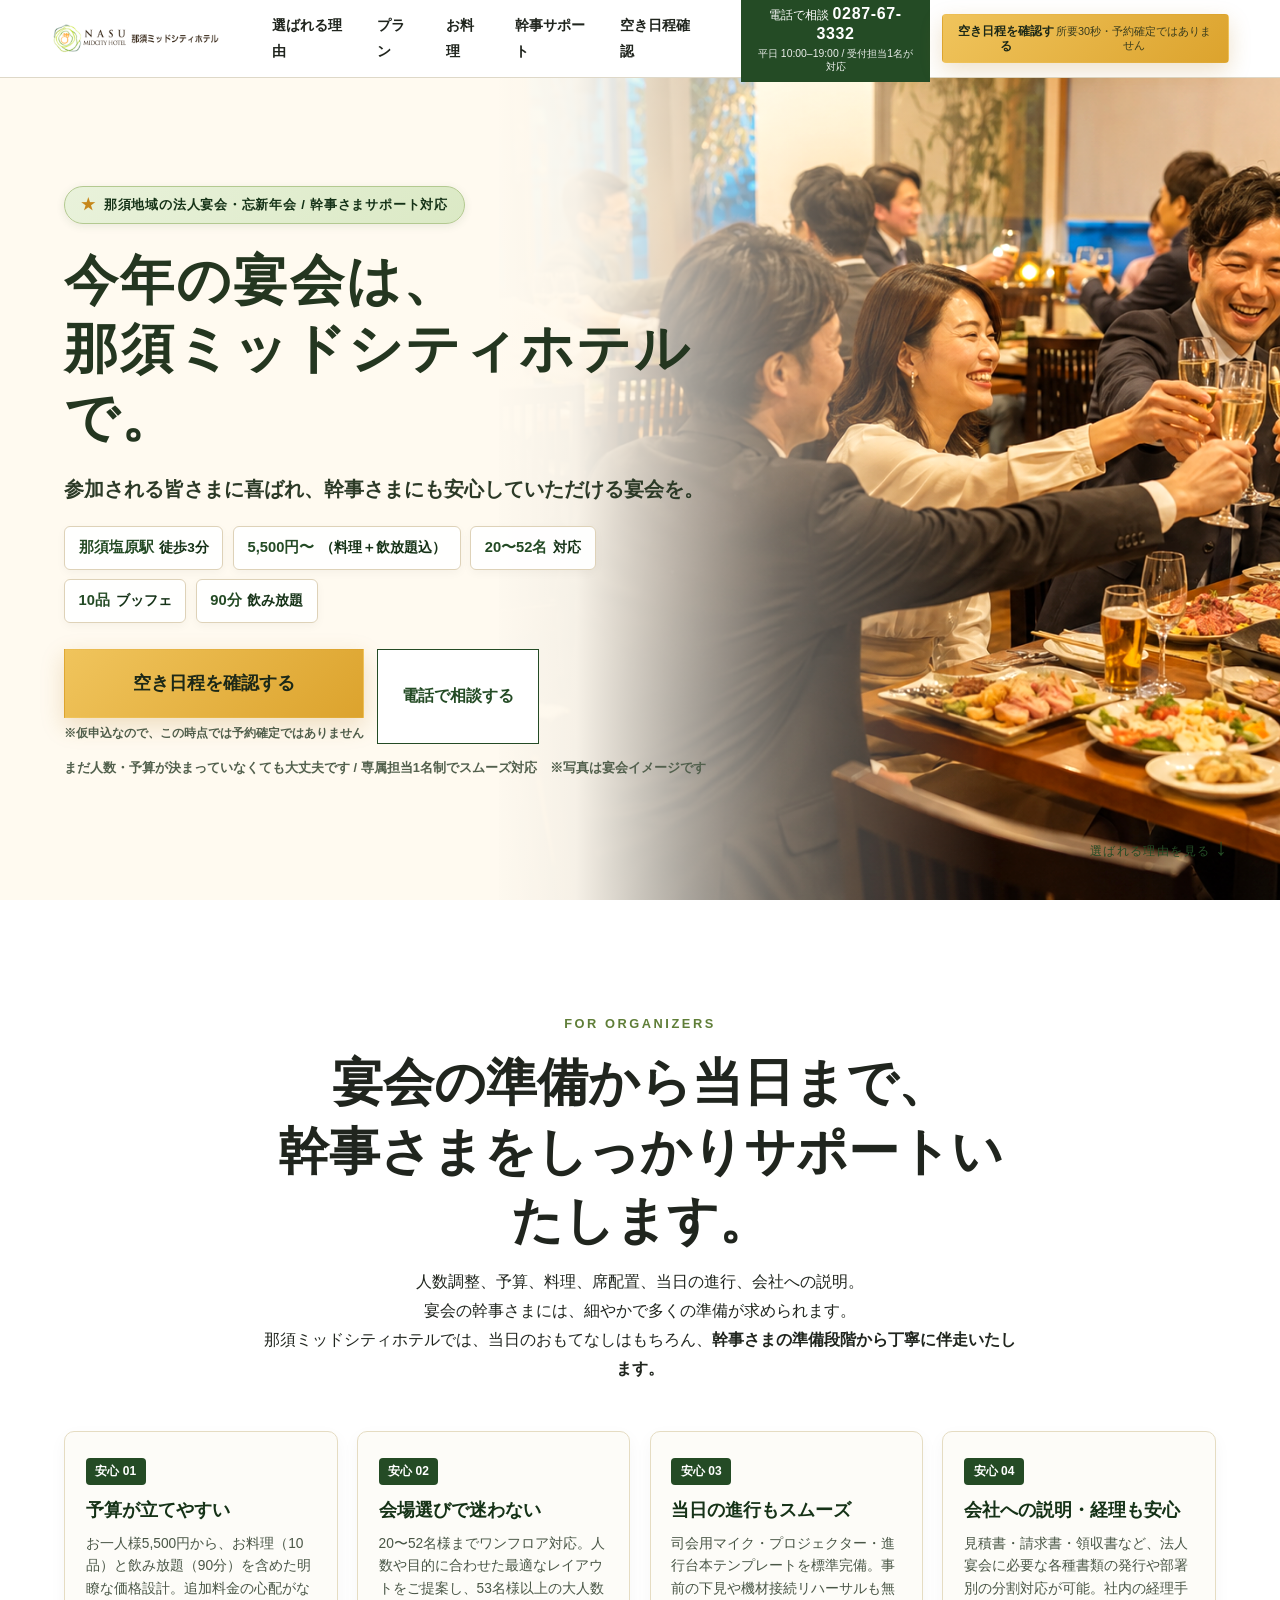
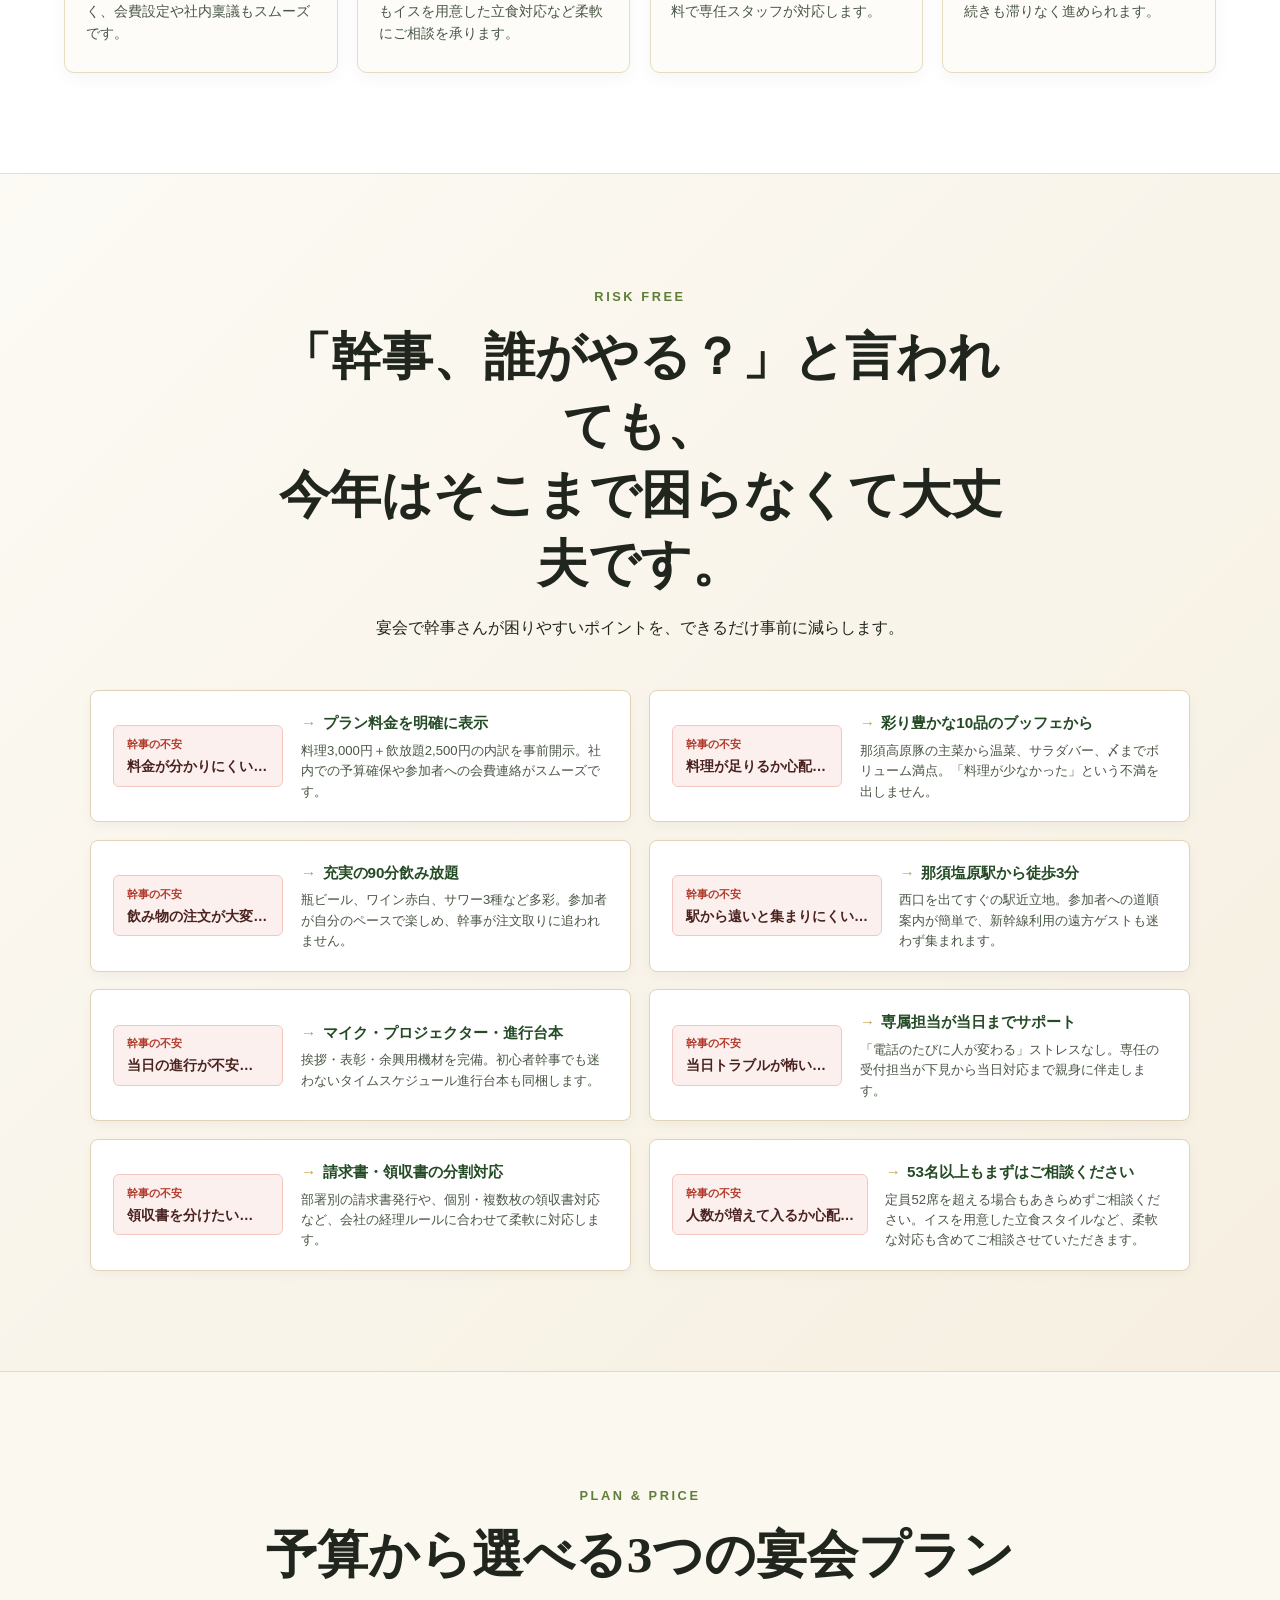
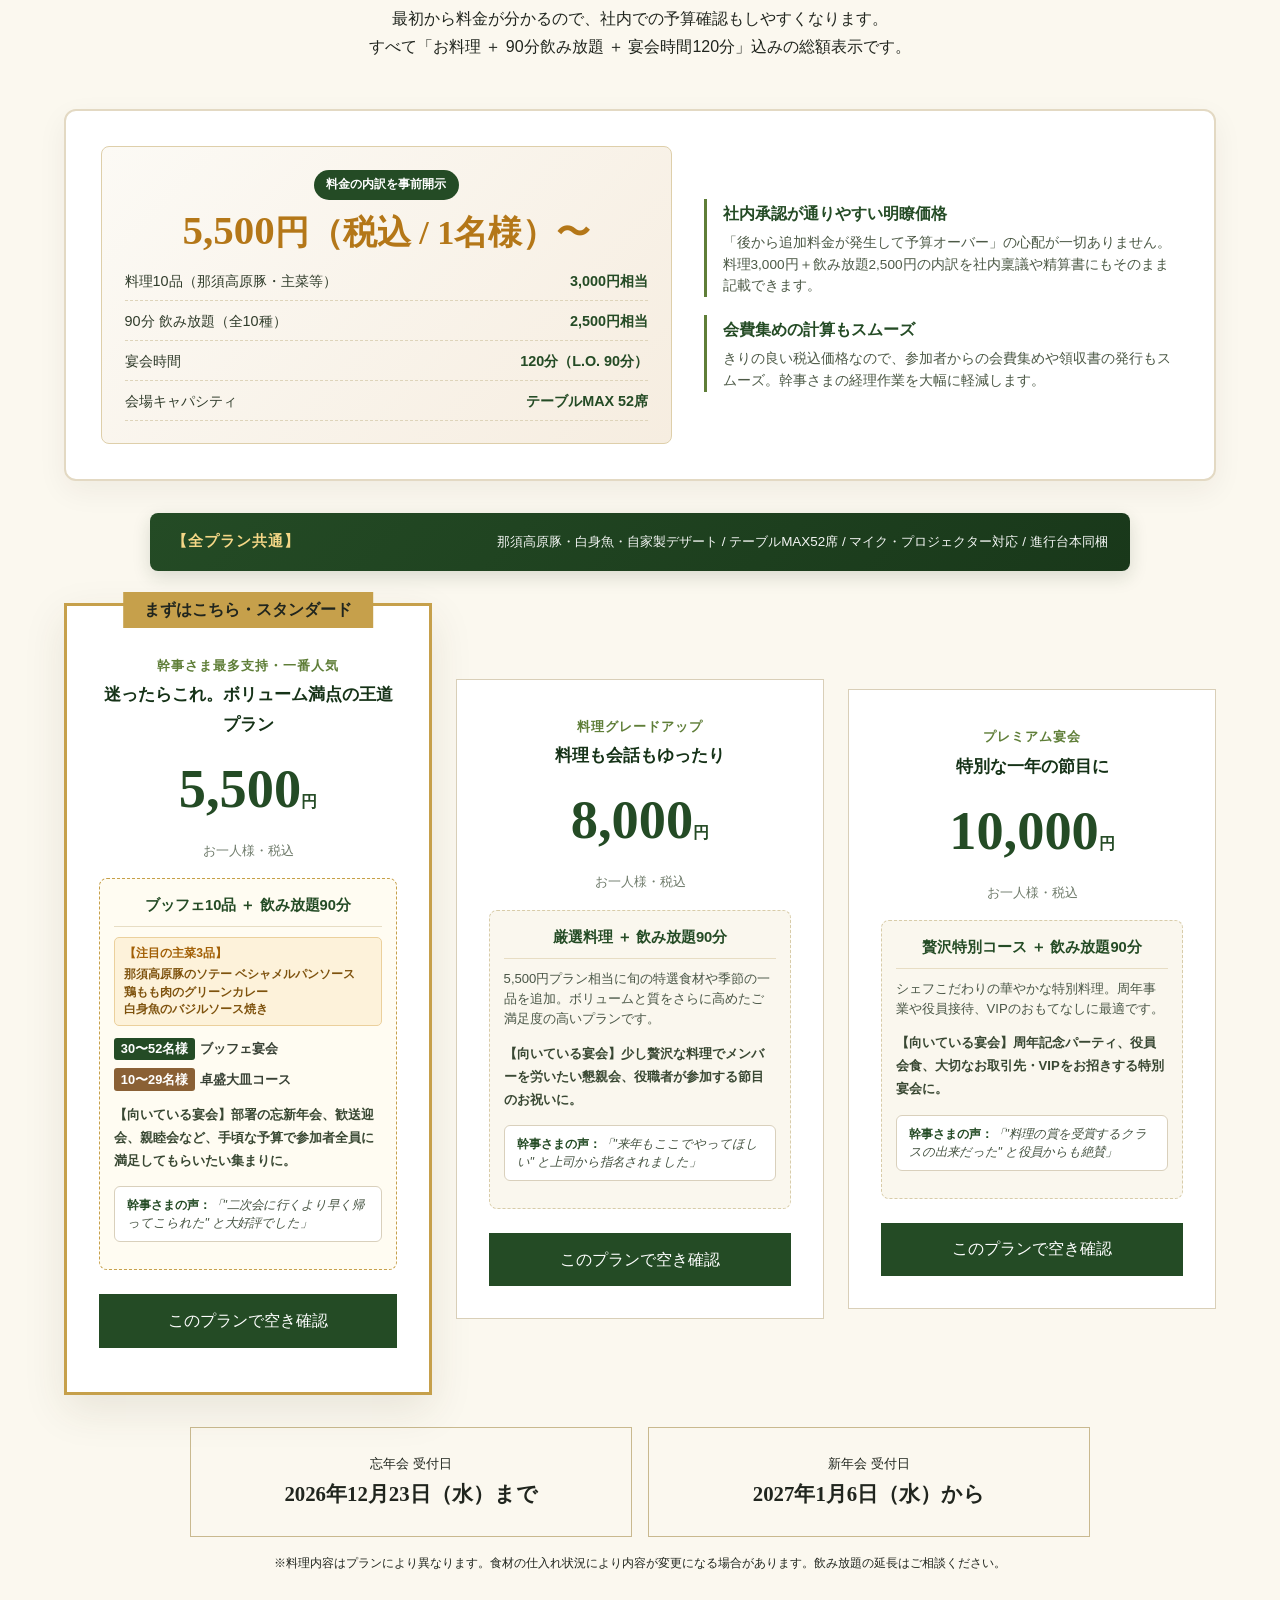
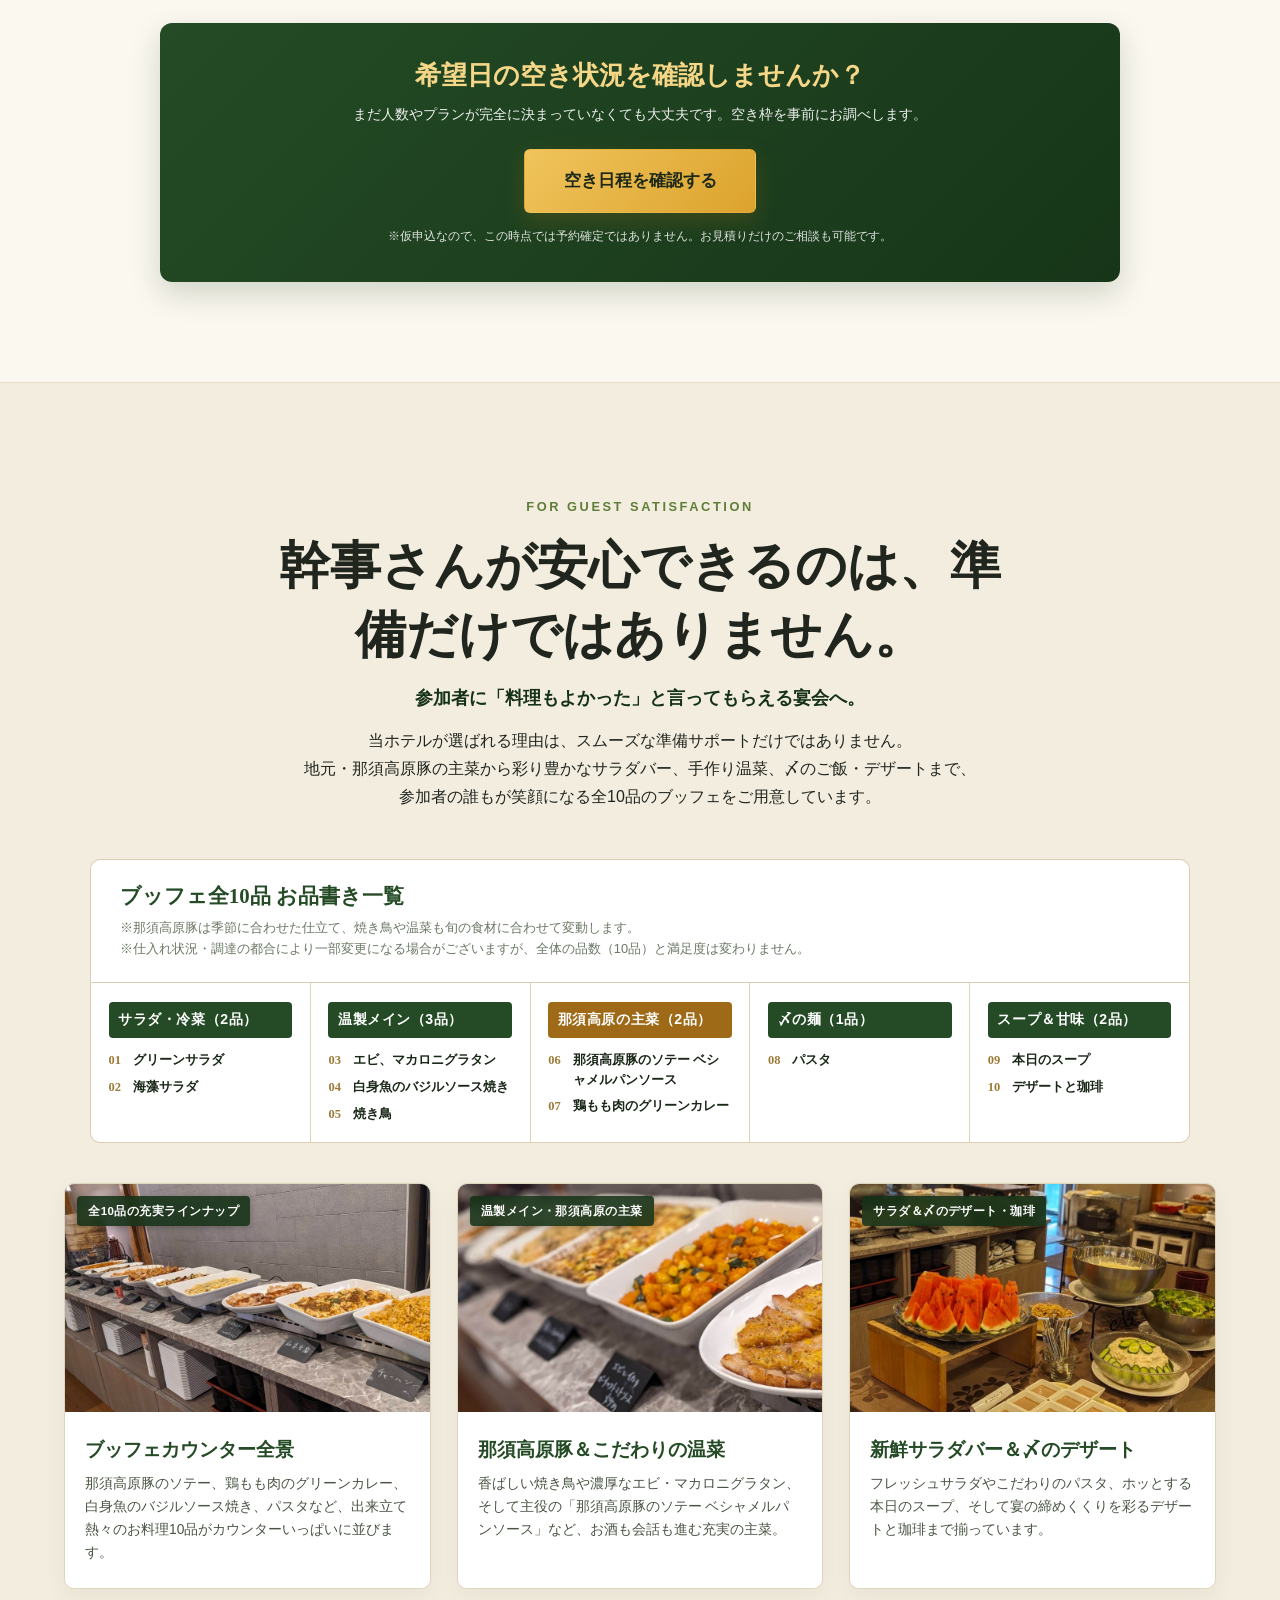
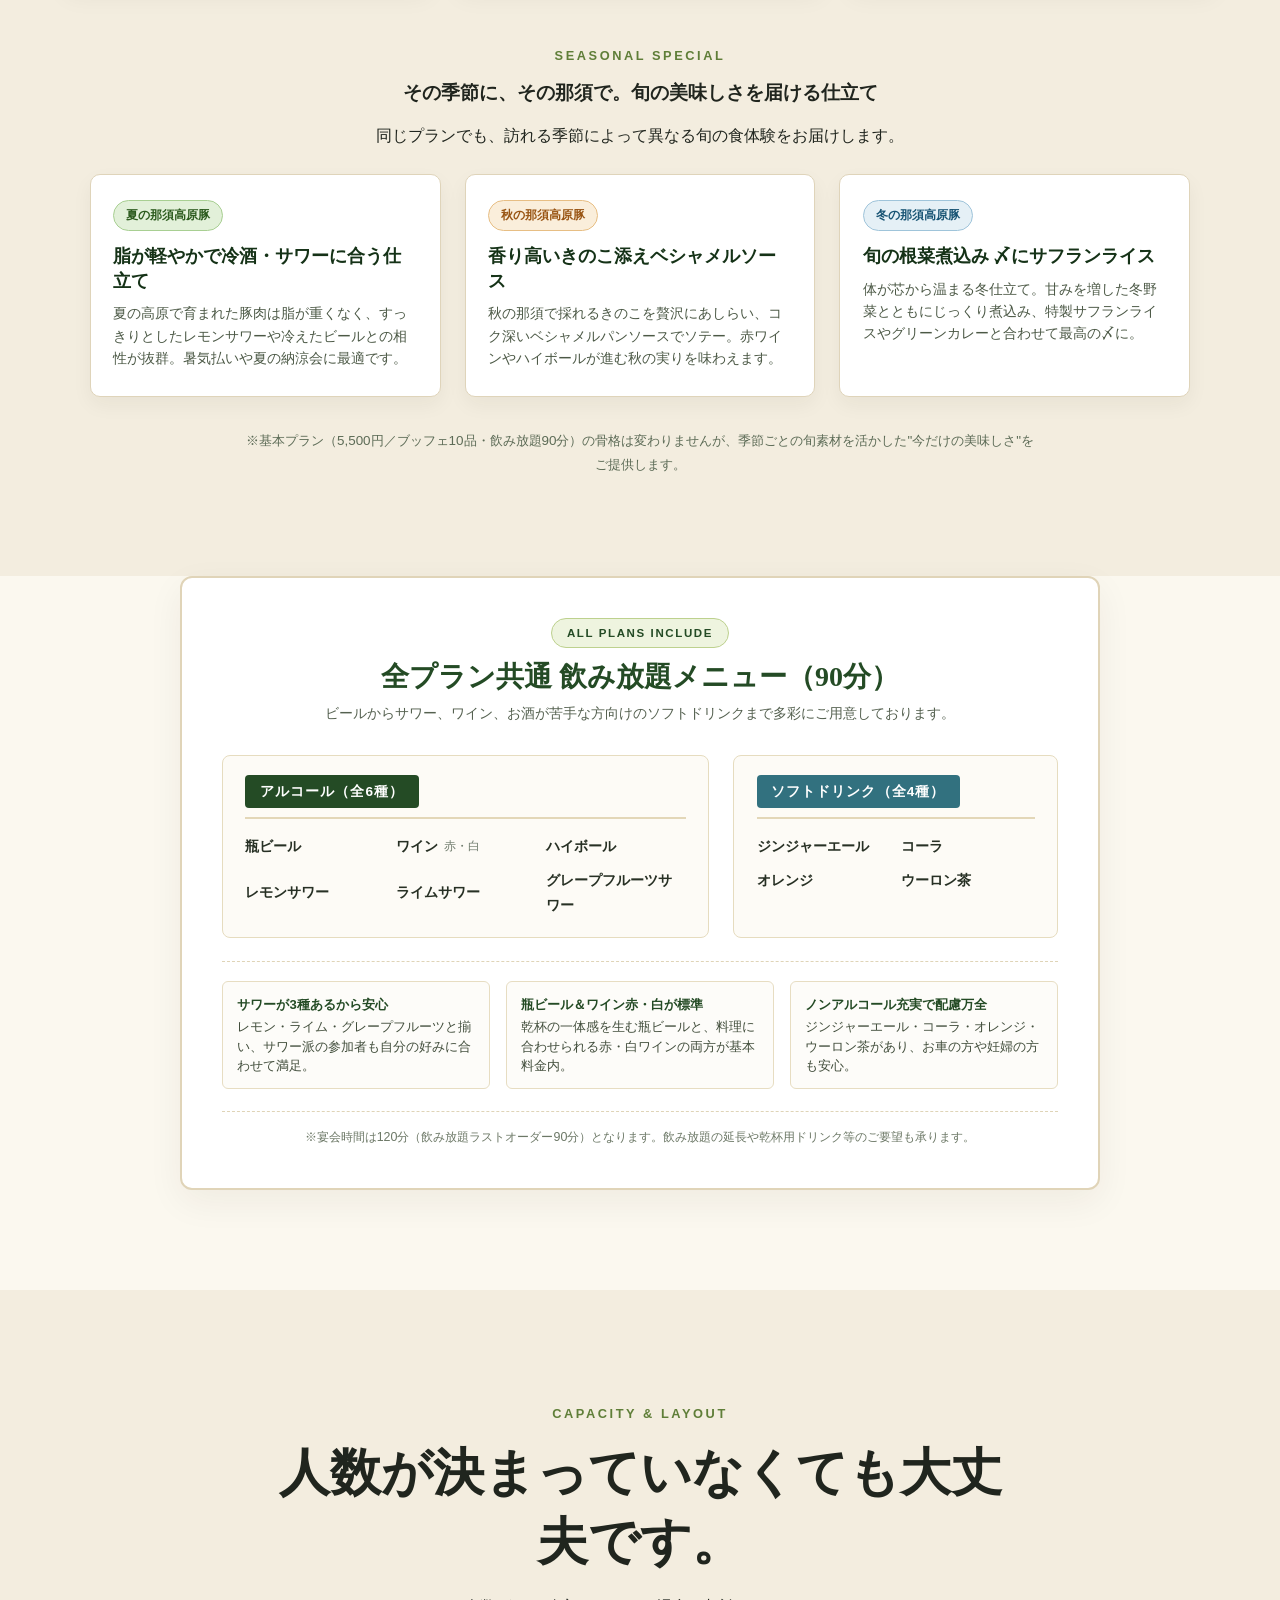
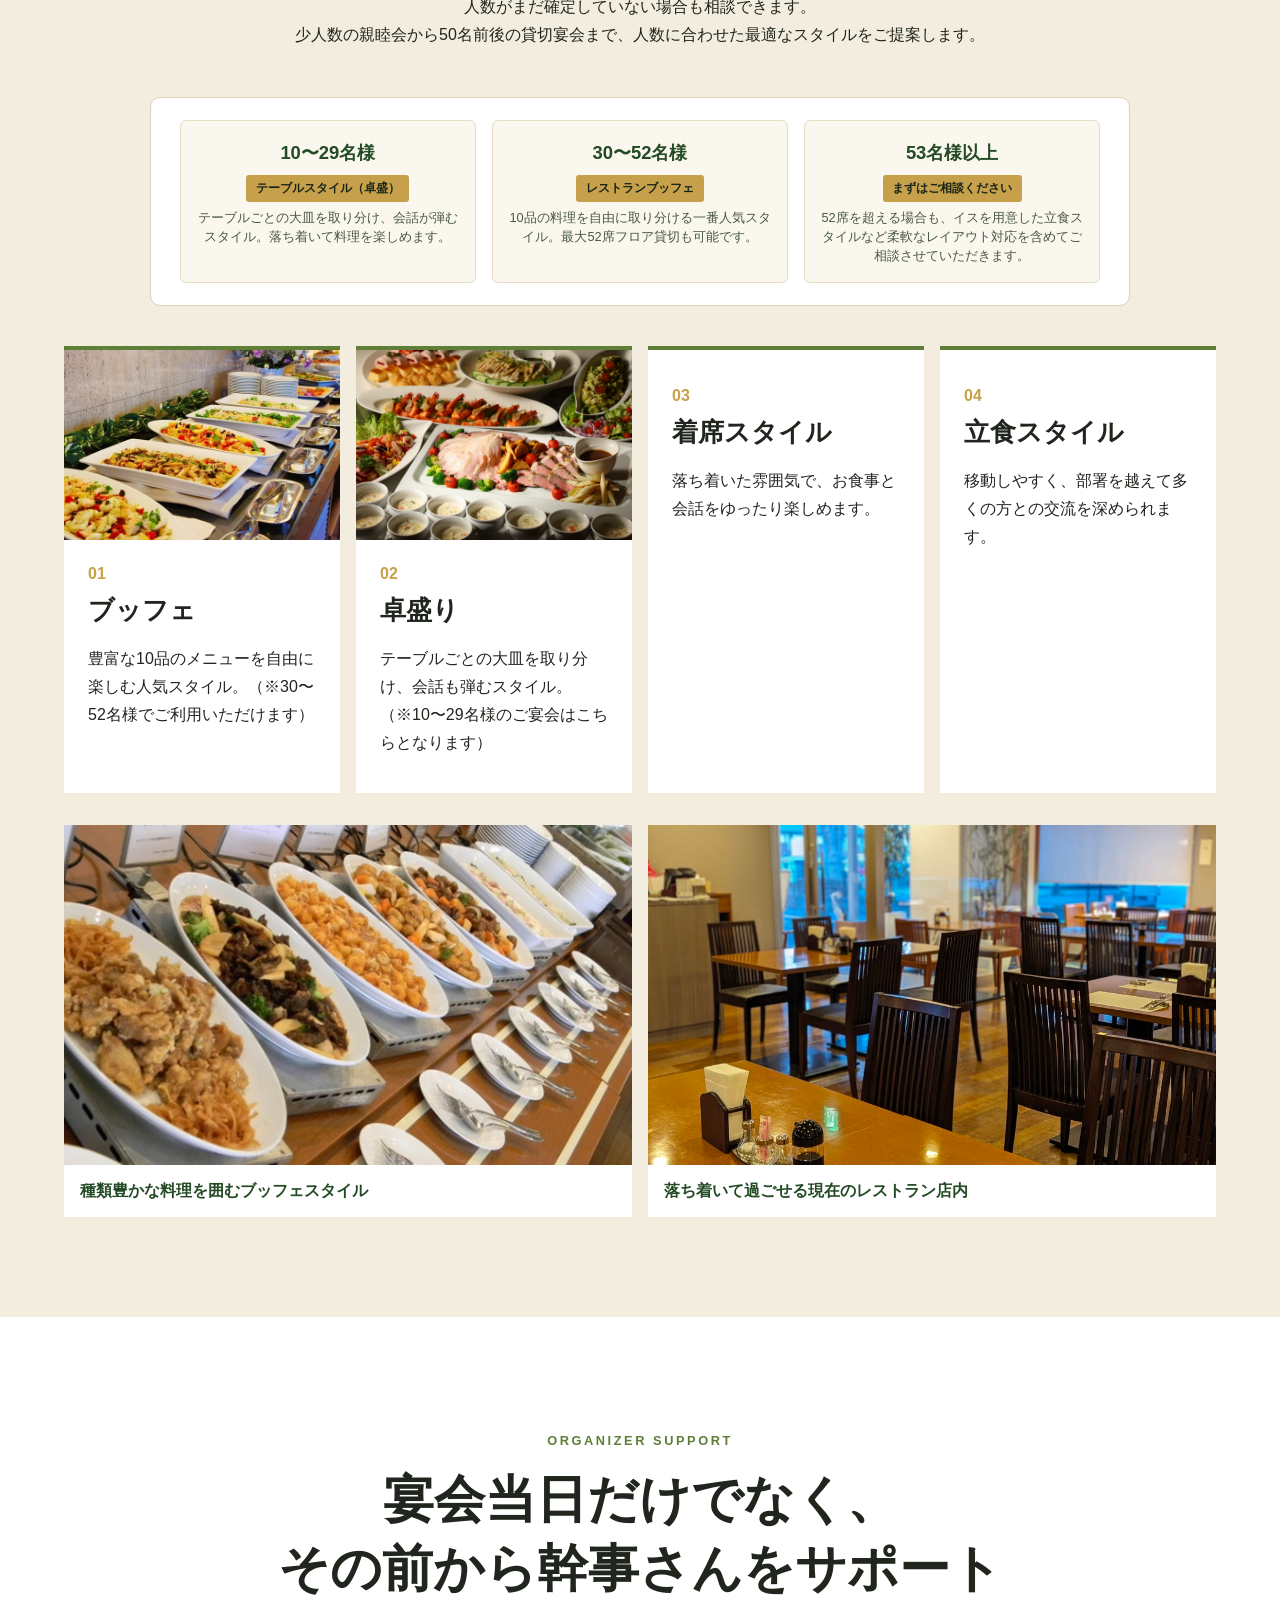
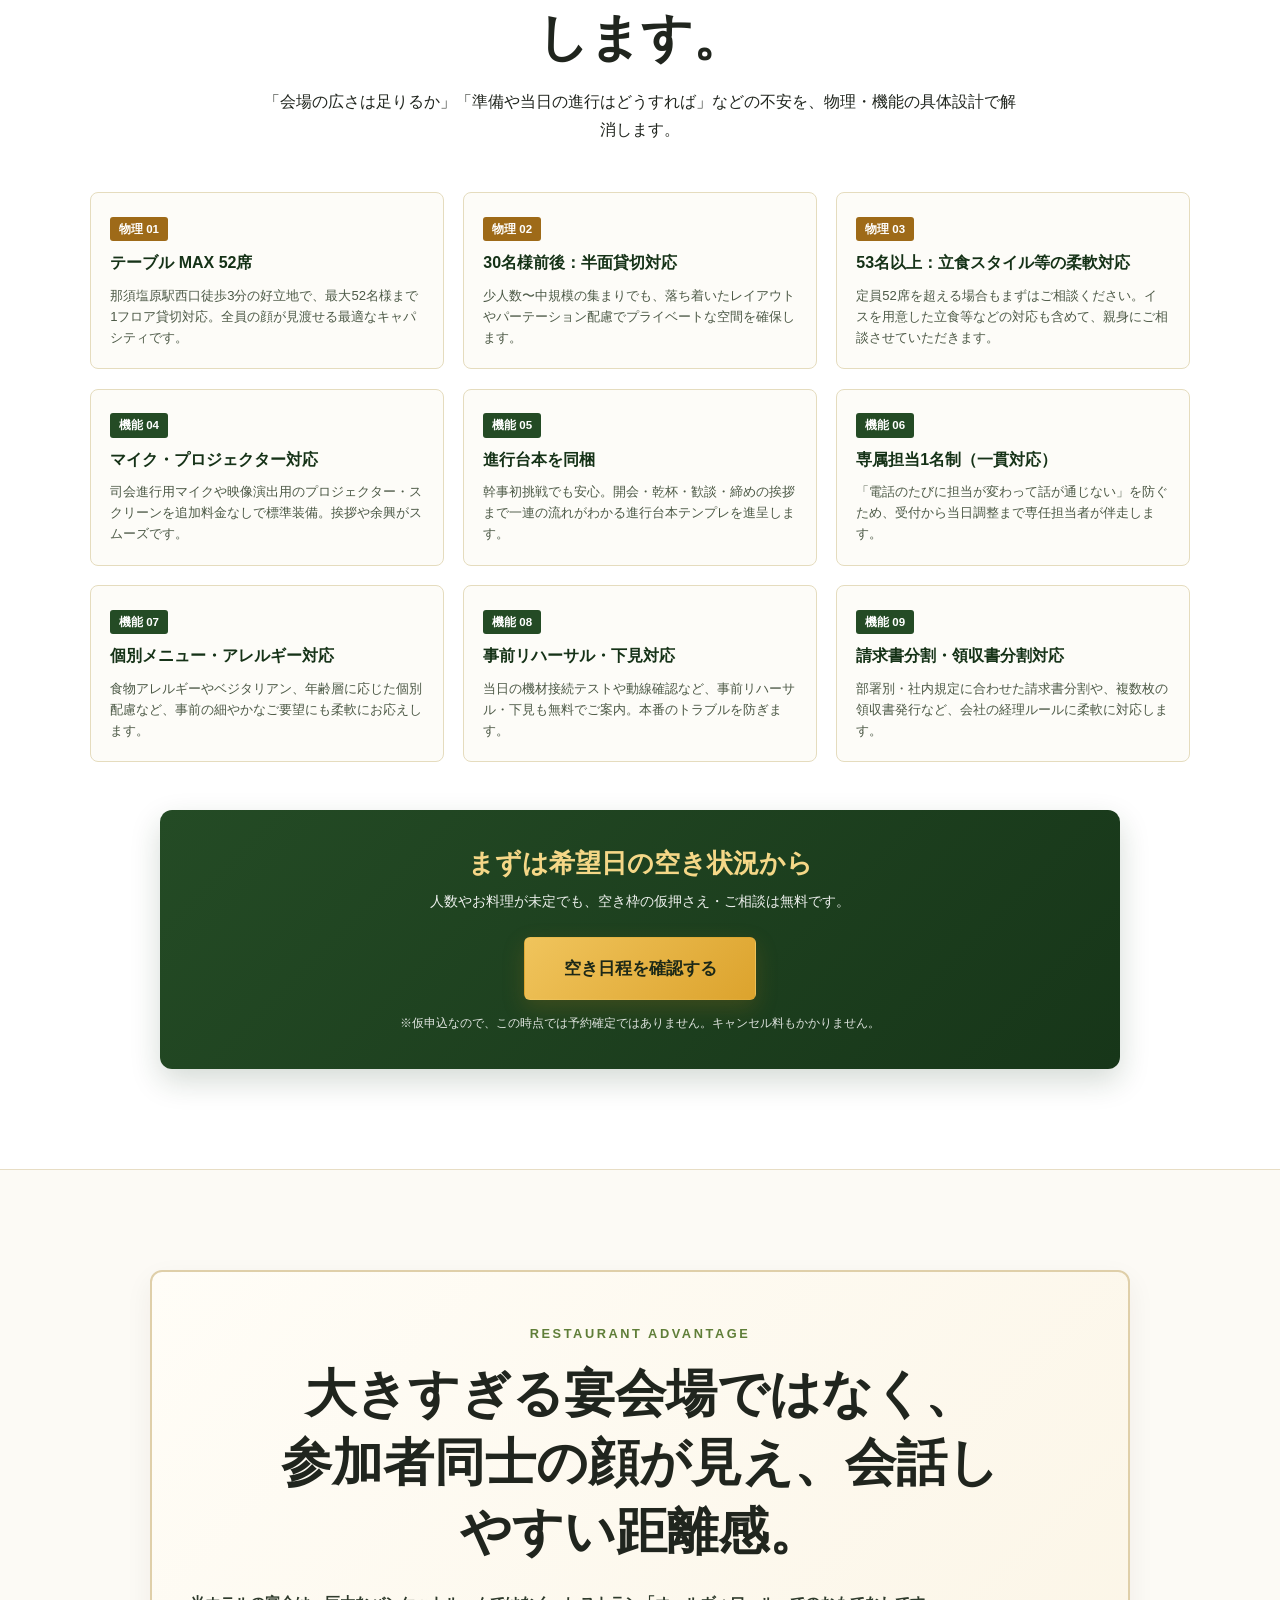
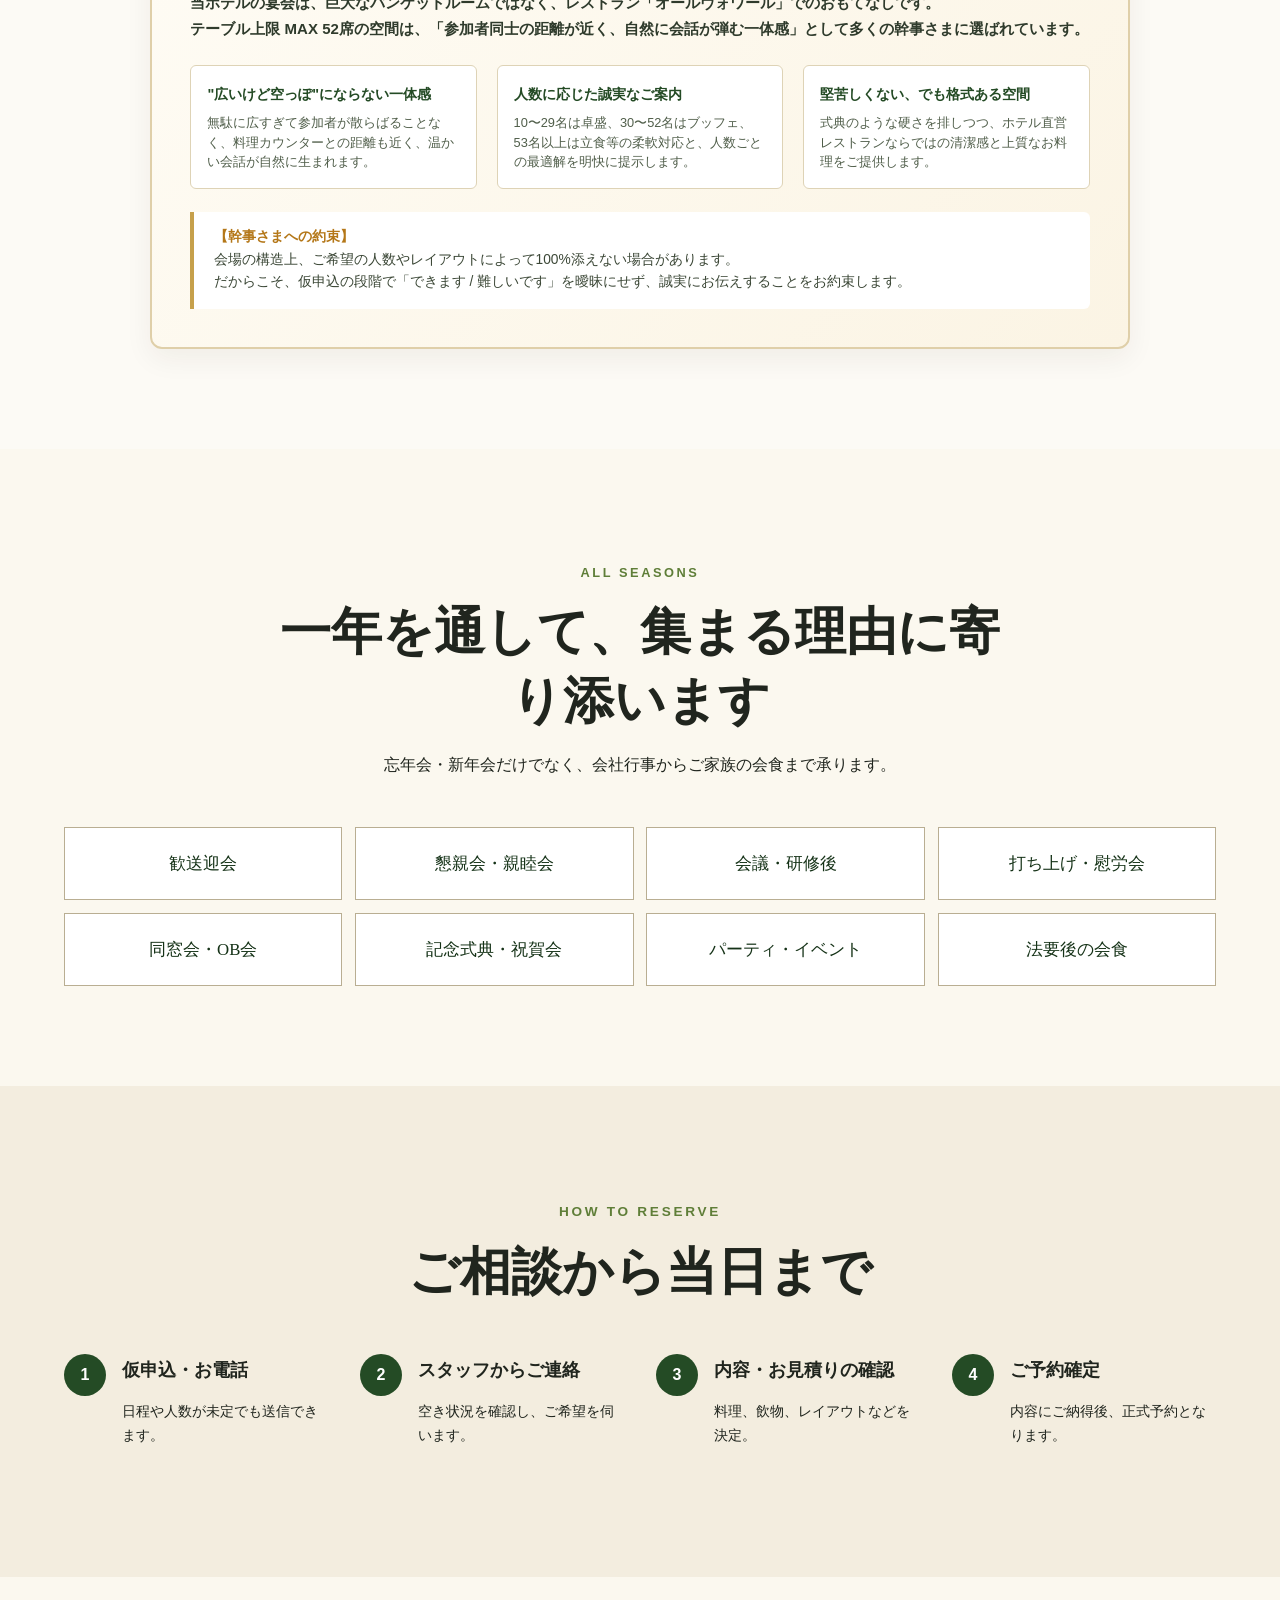
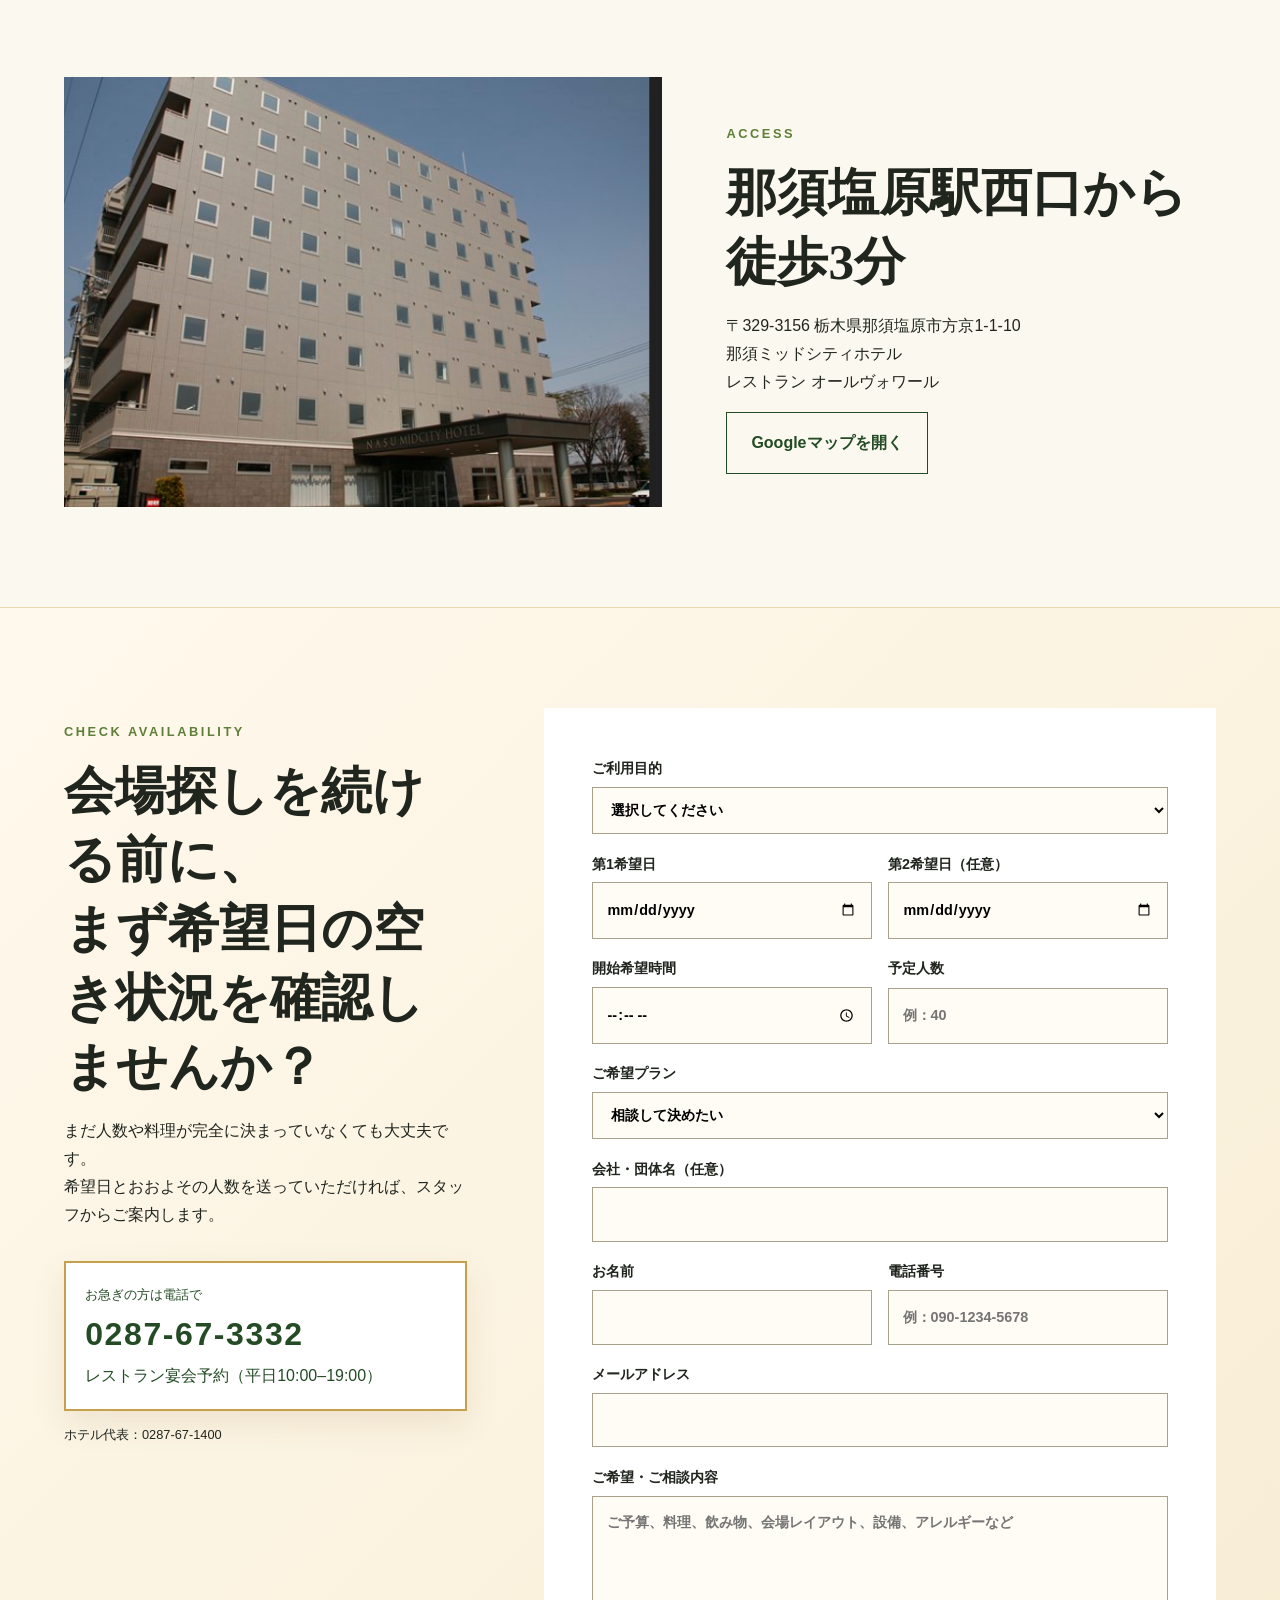
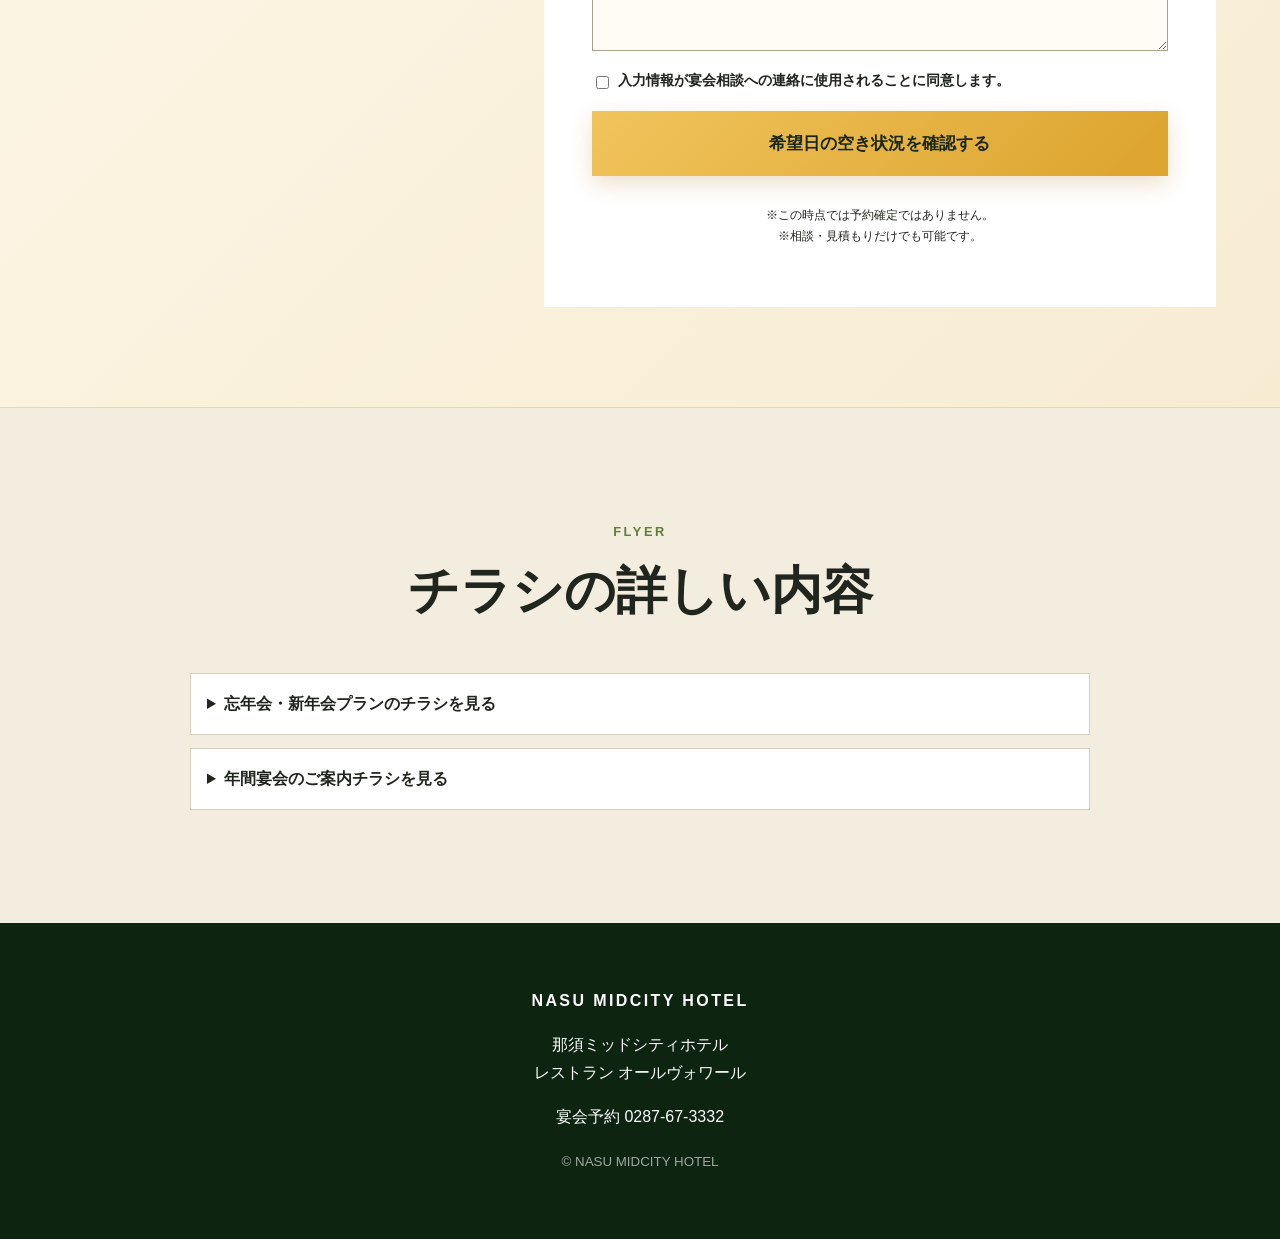
==== index.html @ 5d6c604c "ブッフェを30名からに変更・初期コミット" ====
<!doctype html>
<html lang="ja">
<head>
  <meta charset="utf-8">
  <meta name="viewport" content="width=device-width,initial-scale=1">
  <title>今年の宴会は、那須ミッドシティホテルで。｜那須塩原駅徒歩3分・20〜52名</title>
  <meta name="description" content="那須塩原駅西口徒歩3分。参加される皆さまに喜ばれ、幹事さまにも安心していただける宴会を。5,500円〜（10品ブッフェ・90分飲み放題込）、20〜52名対応。マイク・プロジェクター・進行台本・法人書類までまとめてサポート。">
  <meta name="theme-color" content="#244b25">
  <meta property="og:title" content="今年の宴会は、那須ミッドシティホテルで。｜那須ミッドシティホテル">
  <meta property="og:description" content="参加される皆さまに喜ばれ、幹事さまにも安心していただける宴会を。料理・予算・会場・進行まで、宴会準備をまとめてサポートします。那須塩原駅徒歩3分・5,500円〜。">
  <meta property="og:type" content="website">
  <meta property="og:image" content="assets/images/hero-party.png">
  <link rel="stylesheet" href="assets/css/style-20260904-1445.css?v=20260907-1305">
  <script type="application/ld+json">
  {"@context":"https://schema.org","@type":"Restaurant","name":"レストラン オールヴォワール（那須ミッドシティホテル）","telephone":"+81-287-67-3332","address":{"@type":"PostalAddress","streetAddress":"方京1-1-10","addressLocality":"那須塩原市","addressRegion":"栃木県","addressCountry":"JP"},"containedInPlace":{"@type":"Hotel","name":"那須ミッドシティホテル"},"acceptsReservations":true}
  </script>
</head>
<body>
  <header class="site-header">
    <a class="brand" href="#top" aria-label="那須ミッドシティホテル 宴会ページ先頭へ"><img src="assets/images/hotel-logo.png" alt="NASU MID-CITY HOTEL 那須ミッドシティホテル"></a>
    <nav aria-label="ページ内メニュー"><a href="#reasons">選ばれる理由</a><a href="#plans">プラン</a><a href="#buffet">お料理</a><a href="#support">幹事サポート</a><a href="#form">空き日程確認</a></nav>
    <div class="header-actions">
      <a class="header-tel" href="tel:0287673332">電話で相談 <b>0287-67-3332</b><small>平日 10:00–19:00 / 受付担当1名が対応</small></a>
      <a class="header-cta-btn button gold" href="#form">空き日程を確認する<small>所要30秒・予約確定ではありません</small></a>
    </div>
  </header>

  <main id="top">
    <!-- ■ 1. ファーストビュー：今年の宴会は、那須ミッドシティホテルで。 -->
    <section class="hero">
      <img src="assets/images/hero-party.png" alt="レストラン宴会で乾杯するパーティのイメージ" fetchpriority="high">
      <div class="hero-shade"></div>
      <div class="hero-content">
        <div class="hero-social-proof">那須地域の法人宴会・忘新年会 / 幹事さまサポート対応</div>
        <h1 class="hero-main-title">今年の宴会は、<br>那須ミッドシティホテルで。</h1>
        <p class="hero-sub-because">参加される皆さまに喜ばれ、幹事さまにも安心していただける宴会を。</p>

        <!-- 5大特徴カード -->
        <div class="hero-features-chips">
          <span class="hero-chip"><b>那須塩原駅</b> 徒歩3分</span>
          <span class="hero-chip"><b>5,500円〜</b>（料理＋飲放題込）</span>
          <span class="hero-chip"><b>20〜52名</b> 対応</span>
          <span class="hero-chip"><b>10品</b> ブッフェ</span>
          <span class="hero-chip"><b>90分</b> 飲み放題</span>
        </div>

        <div class="hero-actions">
          <div style="display:grid;gap:.35rem">
            <a class="button gold" href="#form" style="font-size:1.15rem;padding:1.1rem 2.2rem">空き日程を確認する</a>
            <small style="font-size:.74rem;color:#4f5d4a;font-weight:700">※仮申込なので、この時点では予約確定ではありません</small>
          </div>
          <a class="button glass" href="tel:0287673332">電話で相談する</a>
        </div>
        <p class="micro">まだ人数・予算が決まっていなくても大丈夫です / 専属担当1名制でスムーズ対応　※写真は宴会イメージです</p>
      </div>
      <a class="scroll" href="#reasons">選ばれる理由を見る <span>↓</span></a>
    </section>

    <!-- ■ 2. 幹事さまに選ばれる4つの安心理由 -->
    <section id="reasons" class="section easy-section">
      <div class="section-head">
        <p class="eyebrow dark">FOR ORGANIZERS</p>
        <h2>宴会の準備から当日まで、<br>幹事さまをしっかりサポートいたします。</h2>
        <p style="max-width:760px;margin:0 auto;line-height:1.8">
          人数調整、予算、料理、席配置、当日の進行、会社への説明。<br>
          宴会の幹事さまには、細やかで多くの準備が求められます。<br>
          那須ミッドシティホテルでは、当日のおもてなしはもちろん、<strong>幹事さまの準備段階から丁寧に伴走いたします。</strong>
        </p>
      </div>

      <div class="easy-cards-grid">
        <div class="easy-card">
          <span class="easy-card-num">安心 01</span>
          <h3>予算が立てやすい</h3>
          <p>お一人様5,500円から、お料理（10品）と飲み放題（90分）を含めた明瞭な価格設計。追加料金の心配がなく、会費設定や社内稟議もスムーズです。</p>
        </div>
        <div class="easy-card">
          <span class="easy-card-num">安心 02</span>
          <h3>会場選びで迷わない</h3>
          <p>20〜52名様までワンフロア対応。人数や目的に合わせた最適なレイアウトをご提案し、53名様以上の大人数もイスを用意した立食対応など柔軟にご相談を承ります。</p>
        </div>
        <div class="easy-card">
          <span class="easy-card-num">安心 03</span>
          <h3>当日の進行もスムーズ</h3>
          <p>司会用マイク・プロジェクター・進行台本テンプレートを標準完備。事前の下見や機材接続リハーサルも無料で専任スタッフが対応します。</p>
        </div>
        <div class="easy-card">
          <span class="easy-card-num">安心 04</span>
          <h3>会社への説明・経理も安心</h3>
          <p>見積書・請求書・領収書など、法人宴会に必要な各種書類の発行や部署別の分割対応が可能。社内の経理手続きも滞りなく進められます。</p>
        </div>
      </div>
    </section>

    <!-- ■ 3. 「ここなら失敗しにくい理由」セクション -->
    <section class="section failproof-section">
      <div class="section-head">
        <p class="eyebrow dark">RISK FREE</p>
        <h2>「幹事、誰がやる？」と言われても、<br>今年はそこまで困らなくて大丈夫です。</h2>
        <p>宴会で幹事さんが困りやすいポイントを、できるだけ事前に減らします。</p>
      </div>

      <div class="trouble-grid">
        <div class="trouble-card">
          <div class="trouble-before">
            <span class="trouble-before-tag">幹事の不安</span>
            <b>料金が分かりにくい…</b>
          </div>
          <div class="trouble-after">
            <div class="trouble-after-title">プラン料金を明確に表示</div>
            <p class="trouble-after-desc">料理3,000円＋飲放題2,500円の内訳を事前開示。社内での予算確保や参加者への会費連絡がスムーズです。</p>
          </div>
        </div>

        <div class="trouble-card">
          <div class="trouble-before">
            <span class="trouble-before-tag">幹事の不安</span>
            <b>料理が足りるか心配…</b>
          </div>
          <div class="trouble-after">
            <div class="trouble-after-title">彩り豊かな10品のブッフェから</div>
            <p class="trouble-after-desc">那須高原豚の主菜から温菜、サラダバー、〆までボリューム満点。「料理が少なかった」という不満を出しません。</p>
          </div>
        </div>

        <div class="trouble-card">
          <div class="trouble-before">
            <span class="trouble-before-tag">幹事の不安</span>
            <b>飲み物の注文が大変…</b>
          </div>
          <div class="trouble-after">
            <div class="trouble-after-title">充実の90分飲み放題</div>
            <p class="trouble-after-desc">瓶ビール、ワイン赤白、サワー3種など多彩。参加者が自分のペースで楽しめ、幹事が注文取りに追われません。</p>
          </div>
        </div>

        <div class="trouble-card">
          <div class="trouble-before">
            <span class="trouble-before-tag">幹事の不安</span>
            <b>駅から遠いと集まりにくい…</b>
          </div>
          <div class="trouble-after">
            <div class="trouble-after-title">那須塩原駅から徒歩3分</div>
            <p class="trouble-after-desc">西口を出てすぐの駅近立地。参加者への道順案内が簡単で、新幹線利用の遠方ゲストも迷わず集まれます。</p>
          </div>
        </div>

        <div class="trouble-card">
          <div class="trouble-before">
            <span class="trouble-before-tag">幹事の不安</span>
            <b>当日の進行が不安…</b>
          </div>
          <div class="trouble-after">
            <div class="trouble-after-title">マイク・プロジェクター・進行台本</div>
            <p class="trouble-after-desc">挨拶・表彰・余興用機材を完備。初心者幹事でも迷わないタイムスケジュール進行台本も同梱します。</p>
          </div>
        </div>

        <div class="trouble-card">
          <div class="trouble-before">
            <span class="trouble-before-tag">幹事の不安</span>
            <b>当日トラブルが怖い…</b>
          </div>
          <div class="trouble-after">
            <div class="trouble-after-title">専属担当が当日までサポート</div>
            <p class="trouble-after-desc">「電話のたびに人が変わる」ストレスなし。専任の受付担当が下見から当日対応まで親身に伴走します。</p>
          </div>
        </div>

        <div class="trouble-card">
          <div class="trouble-before">
            <span class="trouble-before-tag">幹事の不安</span>
            <b>領収書を分けたい…</b>
          </div>
          <div class="trouble-after">
            <div class="trouble-after-title">請求書・領収書の分割対応</div>
            <p class="trouble-after-desc">部署別の請求書発行や、個別・複数枚の領収書対応など、会社の経理ルールに合わせて柔軟に対応します。</p>
          </div>
        </div>

        <div class="trouble-card">
          <div class="trouble-before">
            <span class="trouble-before-tag">幹事の不安</span>
            <b>人数が増えて入るか心配…</b>
          </div>
          <div class="trouble-after">
            <div class="trouble-after-title">53名以上もまずはご相談ください</div>
            <p class="trouble-after-desc">定員52席を超える場合もあきらめずご相談ください。イスを用意した立食スタイルなど、柔軟な対応も含めてご相談させていただきます。</p>
          </div>
        </div>
      </div>
    </section>

    <!-- ■ 4. 予算から選べる3つの宴会プラン -->
    <section id="plans" class="campaign section">
      <div class="section-head">
        <p class="eyebrow dark">PLAN & PRICE</p>
        <h2>予算から選べる3つの宴会プラン</h2>
        <p>最初から料金が分かるので、社内での予算確認もしやすくなります。<br>すべて「お料理 ＋ 90分飲み放題 ＋ 宴会時間120分」込みの総額表示です。</p>
      </div>

      <!-- 価格内訳と透明性開示 -->
      <div class="breakdown-box" style="margin-bottom:2rem">
        <div class="breakdown-grid">
          <div class="breakdown-total">
            <span class="price-badge">料金の内訳を事前開示</span>
            <div class="main-sum">5,500<small>円（税込 / 1名様）〜</small></div>
            <ul class="sum-items">
              <li><span>料理10品（那須高原豚・主菜等）</span><b>3,000円相当</b></li>
              <li><span>90分 飲み放題（全10種）</span><b>2,500円相当</b></li>
              <li><span>宴会時間</span><b>120分（L.O. 90分）</b></li>
              <li><span>会場キャパシティ</span><b>テーブルMAX 52席</b></li>
            </ul>
          </div>
          <div class="comparison-points">
            <div class="comparison-card">
              <h4>社内承認が通りやすい明瞭価格</h4>
              <p>「後から追加料金が発生して予算オーバー」の心配が一切ありません。料理3,000円＋飲み放題2,500円の内訳を社内稟議や精算書にもそのまま記載できます。</p>
            </div>
            <div class="comparison-card">
              <h4>会費集めの計算もスムーズ</h4>
              <p>きりの良い税込価格なので、参加者からの会費集めや領収書の発行もスムーズ。幹事さまの経理作業を大幅に軽減します。</p>
            </div>
          </div>
        </div>
      </div>

      <div class="plans-common-banner">
        <b>【全プラン共通】</b>
        <span>那須高原豚・白身魚・自家製デザート / テーブルMAX52席 / マイク・プロジェクター対応 / 進行台本同梱</span>
      </div>

      <div class="plan-grid">
        <!-- 5,500円プラン（スタンダード・まずはこちらとして最強調） -->
        <article class="plan featured">
          <b class="ribbon">まずはこちら・スタンダード</b>
          <span class="plan-category">幹事さま最多支持・一番人気</span>
          <p class="plan-subtitle">迷ったらこれ。ボリューム満点の王道プラン</p>
          <h3>5,500<small>円</small></h3>
          <span class="plan-tax">お一人様・税込</span>
          <div class="plan-features">
            <p class="plan-menu-title"><strong>ブッフェ10品 ＋ 飲み放題90分</strong></p>
            <div class="plan-dishes-badge">
              <strong>【注目の主菜3品】</strong>
              那須高原豚のソテー ベシャメルパンソース<br>
              鶏もも肉のグリーンカレー<br>
              白身魚のバジルソース焼き
            </div>
            <ul class="plan-conditions">
              <li><span class="condition-badge">30〜52名様</span><strong>ブッフェ宴会</strong></li>
              <li><span class="condition-badge condition-takumori">10〜29名様</span><strong>卓盛大皿コース</strong></li>
            </ul>
            <p style="margin:.8rem 0 0;font-size:.82rem;color:#394833;font-weight:700">
              【向いている宴会】部署の忘新年会、歓送迎会、親睦会など、手頃な予算で参加者全員に満足してもらいたい集まりに。
            </p>
            <p class="plan-voice"><strong>幹事さまの声：</strong>「"二次会に行くより早く帰ってこられた" と大好評でした」</p>
          </div>
          <button type="button" data-plan="5,500円プラン">このプランで空き確認</button>
        </article>

        <!-- 8,000円プラン -->
        <article class="plan">
          <span class="plan-category">料理グレードアップ</span>
          <p class="plan-subtitle">料理も会話もゆったり</p>
          <h3>8,000<small>円</small></h3>
          <span class="plan-tax">お一人様・税込</span>
          <div class="plan-features">
            <p class="plan-menu-title"><strong>厳選料理 ＋ 飲み放題90分</strong></p>
            <p class="plan-desc">5,500円プラン相当に旬の特選食材や季節の一品を追加。ボリュームと質をさらに高めたご満足度の高いプランです。</p>
            <p style="margin:.8rem 0 0;font-size:.82rem;color:#394833;font-weight:700">
              【向いている宴会】少し贅沢な料理でメンバーを労いたい懇親会、役職者が参加する節目のお祝いに。
            </p>
            <p class="plan-voice"><strong>幹事さまの声：</strong>「"来年もここでやってほしい" と上司から指名されました」</p>
          </div>
          <button type="button" data-plan="8,000円プラン">このプランで空き確認</button>
        </article>

        <!-- 10,000円プラン -->
        <article class="plan">
          <span class="plan-category">プレミアム宴会</span>
          <p class="plan-subtitle">特別な一年の節目に</p>
          <h3>10,000<small>円</small></h3>
          <span class="plan-tax">お一人様・税込</span>
          <div class="plan-features">
            <p class="plan-menu-title"><strong>贅沢特別コース ＋ 飲み放題90分</strong></p>
            <p class="plan-desc">シェフこだわりの華やかな特別料理。周年事業や役員接待、VIPのおもてなしに最適です。</p>
            <p style="margin:.8rem 0 0;font-size:.82rem;color:#394833;font-weight:700">
              【向いている宴会】周年記念パーティ、役員会食、大切なお取引先・VIPをお招きする特別宴会に。
            </p>
            <p class="plan-voice"><strong>幹事さまの声：</strong>「"料理の賞を受賞するクラスの出来だった" と役員からも絶賛」</p>
          </div>
          <button type="button" data-plan="10,000円プラン">このプランで空き確認</button>
        </article>
      </div>

      <div class="dates"><div><small>忘年会 受付日</small><strong>2026年12月23日（水）まで</strong></div><div><small>新年会 受付日</small><strong>2027年1月6日（水）から</strong></div></div>
      <p class="notes">※料理内容はプランにより異なります。食材の仕入れ状況により内容が変更になる場合があります。飲み放題の延長はご相談ください。</p>

      <!-- プラン後の中間CTA -->
      <div class="inline-cta-box">
        <h3>希望日の空き状況を確認しませんか？</h3>
        <p>まだ人数やプランが完全に決まっていなくても大丈夫です。空き枠を事前にお調べします。</p>
        <a class="button gold" href="#form">空き日程を確認する</a>
        <small>※仮申込なので、この時点では予約確定ではありません。お見積りだけのご相談も可能です。</small>
      </div>
    </section>

    <!-- ■ 5. 10品の料理・那須高原豚（安心できる証拠） -->
    <section id="buffet" class="buffet-showcase section warm">
      <div class="section-head">
        <p class="eyebrow dark">FOR GUEST SATISFACTION</p>
        <h2>幹事さんが安心できるのは、準備だけではありません。</h2>
        <p style="font-size:1.15rem;color:var(--deep);font-weight:700;margin:.4rem 0 .8rem">
          参加者に「料理もよかった」と言ってもらえる宴会へ。
        </p>
        <p style="max-width:780px;margin:0 auto;line-height:1.75">
          当ホテルが選ばれる理由は、スムーズな準備サポートだけではありません。<br>
          地元・那須高原豚の主菜から彩り豊かなサラダバー、手作り温菜、〆のご飯・デザートまで、<br>
          参加者の誰もが笑顔になる全10品のブッフェをご用意しています。
        </p>
      </div>

      <!-- 実物10品カテゴリ分類一覧 -->
      <div class="buffet-14-wrap">
        <div class="buffet-14-head">
          <h3>ブッフェ全10品 お品書き一覧</h3>
          <p class="buffet-season-note">
            ※那須高原豚は季節に合わせた仕立て、焼き鳥や温菜も旬の食材に合わせて変動します。<br>
            ※仕入れ状況・調達の都合により一部変更になる場合がございますが、全体の品数（10品）と満足度は変わりません。
          </p>
        </div>
        <div class="buffet-categories">
          <div class="buffet-cat-col">
            <h4>サラダ・冷菜（2品）</h4>
            <ol>
              <li><span class="num">01</span><strong>グリーンサラダ</strong></li>
              <li><span class="num">02</span><strong>海藻サラダ</strong></li>
            </ol>
          </div>
          <div class="buffet-cat-col">
            <h4>温製メイン（3品）</h4>
            <ol>
              <li><span class="num">03</span><strong>エビ、マカロニグラタン</strong></li>
              <li><span class="num">04</span><strong>白身魚のバジルソース焼き</strong></li>
              <li><span class="num">05</span><strong>焼き鳥</strong></li>
            </ol>
          </div>
          <div class="buffet-cat-col cat-hero">
            <h4>那須高原の主菜（2品）</h4>
            <ol>
              <li><span class="num">06</span><strong>那須高原豚のソテー ベシャメルパンソース</strong></li>
              <li><span class="num">07</span><strong>鶏もも肉のグリーンカレー</strong></li>
            </ol>
          </div>
          <div class="buffet-cat-col">
            <h4>〆の麺（1品）</h4>
            <ol>
              <li><span class="num">08</span><strong>パスタ</strong></li>
            </ol>
          </div>
          <div class="buffet-cat-col">
            <h4>スープ＆甘味（2品）</h4>
            <ol>
              <li><span class="num">09</span><strong>本日のスープ</strong></li>
              <li><span class="num">10</span><strong>デザートと珈琲</strong></li>
            </ol>
          </div>
        </div>
      </div>

      <div class="buffet-gallery" style="margin-top:2.5rem">
        <figure class="gallery-card">
          <div class="gallery-image-wrap">
            <img src="assets/images/buffet-lineup.jpg" alt="ずらりと並ぶブッフェカウンター全10品のお料理">
            <span class="gallery-tag">全10品の充実ラインナップ</span>
          </div>
          <figcaption>
            <strong>ブッフェカウンター全景</strong>
            <p>那須高原豚のソテー、鶏もも肉のグリーンカレー、白身魚のバジルソース焼き、パスタなど、出来立て熱々のお料理10品がカウンターいっぱいに並びます。</p>
          </figcaption>
        </figure>
        <figure class="gallery-card">
          <div class="gallery-image-wrap">
            <img src="assets/images/buffet-hot-dishes.jpg" alt="那須高原豚や白身魚のバジルソース焼きなど温かいメインディッシュ">
            <span class="gallery-tag">温製メイン・那須高原の主菜</span>
          </div>
          <figcaption>
            <strong>那須高原豚＆こだわりの温菜</strong>
            <p>香ばしい焼き鳥や濃厚なエビ・マカロニグラタン、そして主役の「那須高原豚のソテー ベシャメルパンソース」など、お酒も会話も進む充実の主菜。</p>
          </figcaption>
        </figure>
        <figure class="gallery-card">
          <div class="gallery-image-wrap">
            <img src="assets/images/buffet-salad-dessert.jpg" alt="新鮮野菜のサラダバーと〆のデザート・珈琲">
            <span class="gallery-tag">サラダ＆〆のデザート・珈琲</span>
          </div>
          <figcaption>
            <strong>新鮮サラダバー＆〆のデザート</strong>
            <p>フレッシュサラダやこだわりのパスタ、ホッとする本日のスープ、そして宴の締めくくりを彩るデザートと珈琲まで揃っています。</p>
          </figcaption>
        </figure>
      </div>

      <!-- 季節の食体験（実物資料の季節変動を活用） -->
      <div style="margin-top:3.5rem">
        <div class="section-head" style="margin-bottom:1.5rem">
          <p class="eyebrow dark">SEASONAL SPECIAL</p>
          <h3>その季節に、その那須で。旬の美味しさを届ける仕立て</h3>
          <p>同じプランでも、訪れる季節によって異なる旬の食体験をお届けします。</p>
        </div>
        <div class="seasonal-cards">
          <div class="seasonal-card">
            <span class="season-tag summer">夏の那須高原豚</span>
            <h3>脂が軽やかで冷酒・サワーに合う仕立て</h3>
            <p>夏の高原で育まれた豚肉は脂が重くなく、すっきりとしたレモンサワーや冷えたビールとの相性が抜群。暑気払いや夏の納涼会に最適です。</p>
          </div>
          <div class="seasonal-card">
            <span class="season-tag autumn">秋の那須高原豚</span>
            <h3>香り高いきのこ添えベシャメルソース</h3>
            <p>秋の那須で採れるきのこを贅沢にあしらい、コク深いベシャメルパンソースでソテー。赤ワインやハイボールが進む秋の実りを味わえます。</p>
          </div>
          <div class="seasonal-card">
            <span class="season-tag winter">冬の那須高原豚</span>
            <h3>旬の根菜煮込み 〆にサフランライス</h3>
            <p>体が芯から温まる冬仕立て。甘みを増した冬野菜とともにじっくり煮込み、特製サフランライスやグリーンカレーと合わせて最高の〆に。</p>
          </div>
        </div>
        <p class="seasonal-footer-note">※基本プラン（5,500円／ブッフェ10品・飲み放題90分）の骨格は変わりませんが、季節ごとの旬素材を活かした"今だけの美味しさ"をご提供します。</p>
      </div>
    </section>

    <!-- ■ 6. 飲み放題メニュー（90分） -->
    <section class="section" style="padding-top:0">
      <div class="drink-menu-box" style="margin-top:0">
        <div class="drink-menu-head">
          <span class="drink-pill">ALL PLANS INCLUDE</span>
          <h3>全プラン共通 飲み放題メニュー（90分）</h3>
          <p>ビールからサワー、ワイン、お酒が苦手な方向けのソフトドリンクまで多彩にご用意しております。</p>
        </div>
        <div class="drink-columns">
          <div class="drink-card">
            <div class="drink-card-title">
              <span class="drink-badge-alcohol">アルコール（全6種）</span>
            </div>
            <ul class="drink-items">
              <li><span class="drink-name">瓶ビール</span></li>
              <li><span class="drink-name">ワイン</span><small class="drink-sub">赤・白</small></li>
              <li><span class="drink-name">ハイボール</span></li>
              <li><span class="drink-name">レモンサワー</span></li>
              <li><span class="drink-name">ライムサワー</span></li>
              <li><span class="drink-name">グレープフルーツサワー</span></li>
            </ul>
          </div>
          <div class="drink-card">
            <div class="drink-card-title">
              <span class="drink-badge-soft">ソフトドリンク（全4種）</span>
            </div>
            <ul class="drink-items">
              <li><span class="drink-name">ジンジャーエール</span></li>
              <li><span class="drink-name">コーラ</span></li>
              <li><span class="drink-name">オレンジ</span></li>
              <li><span class="drink-name">ウーロン茶</span></li>
            </ul>
          </div>
        </div>

        <!-- 幹事のPain解消Because -->
        <div class="drink-pain-relief">
          <div class="drink-pain-item">
            <b>サワーが3種あるから安心</b>
            レモン・ライム・グレープフルーツと揃い、サワー派の参加者も自分の好みに合わせて満足。
          </div>
          <div class="drink-pain-item">
            <b>瓶ビール＆ワイン赤・白が標準</b>
            乾杯の一体感を生む瓶ビールと、料理に合わせられる赤・白ワインの両方が基本料金内。
          </div>
          <div class="drink-pain-item">
            <b>ノンアルコール充実で配慮万全</b>
            ジンジャーエール・コーラ・オレンジ・ウーロン茶があり、お車の方や妊婦の方も安心。
          </div>
        </div>

        <p class="drink-foot-note">※宴会時間は120分（飲み放題ラストオーダー90分）となります。飲み放題の延長や乾杯用ドリンク等のご要望も承ります。</p>
      </div>
    </section>

    <!-- ■ 7. 人数別の会場案内 -->
    <section class="styles section warm">
      <div class="section-head">
        <p class="eyebrow dark">CAPACITY & LAYOUT</p>
        <h2>人数が決まっていなくても大丈夫です。</h2>
        <p>人数がまだ確定していない場合も相談できます。<br>少人数の親睦会から50名前後の貸切宴会まで、人数に合わせた最適なスタイルをご提案します。</p>
      </div>

      <!-- 人数ガイド（Bright Line） -->
      <div class="brightline-guide" style="margin:0 auto 2.5rem">
        <div class="brightline-grid">
          <div class="brightline-col">
            <b>10〜29名様</b>
            <span>テーブルスタイル（卓盛）</span>
            <p>テーブルごとの大皿を取り分け、会話が弾むスタイル。落ち着いて料理を楽しめます。</p>
          </div>
          <div class="brightline-col">
            <b>30〜52名様</b>
            <span>レストランブッフェ</span>
            <p>10品の料理を自由に取り分ける一番人気スタイル。最大52席フロア貸切も可能です。</p>
          </div>
          <div class="brightline-col">
            <b>53名様以上</b>
            <span>まずはご相談ください</span>
            <p>52席を超える場合も、イスを用意した立食スタイルなど柔軟なレイアウト対応を含めてご相談させていただきます。</p>
          </div>
        </div>
      </div>

      <div class="style-grid">
        <article class="style-photo"><img src="assets/images/buffet.jpg" alt="レストラン オールヴォワールのブッフェ料理" loading="lazy"><div><span>01</span><h3>ブッフェ</h3><p>豊富な10品のメニューを自由に楽しむ人気スタイル。（※30〜52名様でご利用いただけます）</p></div></article>
        <article class="style-photo"><img src="assets/images/takumori.jpg" alt="レストラン オールヴォワールの卓盛り料理" loading="lazy"><div><span>02</span><h3>卓盛り</h3><p>テーブルごとの大皿を取り分け、会話も弾むスタイル。（※10〜29名様のご宴会はこちらとなります）</p></div></article>
        <article><span>03</span><h3>着席スタイル</h3><p>落ち着いた雰囲気で、お食事と会話をゆったり楽しめます。</p></article>
        <article><span>04</span><h3>立食スタイル</h3><p>移動しやすく、部署を越えて多くの方との交流を深められます。</p></article>
      </div>
      <div class="photo-row"><figure><img src="assets/images/buffet-dishes.jpg" alt="レストラン オールヴォワールのブッフェ料理" loading="lazy"><figcaption>種類豊かな料理を囲むブッフェスタイル</figcaption></figure><figure><img src="assets/images/restaurant-current.jpg" alt="新しい椅子になったレストラン店内" loading="lazy"><figcaption>落ち着いて過ごせる現在のレストラン店内</figcaption></figure></div>
    </section>

    <!-- ■ 8. 幹事サポート（9項目強化グリッド） -->
    <section id="support" class="section support-section">
      <div class="section-head">
        <p class="eyebrow dark">ORGANIZER SUPPORT</p>
        <h2>宴会当日だけでなく、<br>その前から幹事さんをサポートします。</h2>
        <p>「会場の広さは足りるか」「準備や当日の進行はどうすれば」などの不安を、物理・機能の具体設計で解消します。</p>
      </div>

      <div class="mechanisms-grid">
        <!-- 会場の物理的サポート -->
        <article class="mechanism-item">
          <span class="mechanism-num venue-type">物理 01</span>
          <h4>テーブル MAX 52席</h4>
          <p>那須塩原駅西口徒歩3分の好立地で、最大52名様まで1フロア貸切対応。全員の顔が見渡せる最適なキャパシティです。</p>
        </article>
        <article class="mechanism-item">
          <span class="mechanism-num venue-type">物理 02</span>
          <h4>30名様前後：半面貸切対応</h4>
          <p>少人数〜中規模の集まりでも、落ち着いたレイアウトやパーテーション配慮でプライベートな空間を確保します。</p>
        </article>
        <article class="mechanism-item">
          <span class="mechanism-num venue-type">物理 03</span>
          <h4>53名以上：立食スタイル等の柔軟対応</h4>
          <p>定員52席を超える場合もまずはご相談ください。イスを用意した立食等などの対応も含めて、親身にご相談させていただきます。</p>
        </article>

        <!-- 機能サポート -->
        <article class="mechanism-item">
          <span class="mechanism-num">機能 04</span>
          <h4>マイク・プロジェクター対応</h4>
          <p>司会進行用マイクや映像演出用のプロジェクター・スクリーンを追加料金なしで標準装備。挨拶や余興がスムーズです。</p>
        </article>
        <article class="mechanism-item">
          <span class="mechanism-num">機能 05</span>
          <h4>進行台本を同梱</h4>
          <p>幹事初挑戦でも安心。開会・乾杯・歓談・締めの挨拶まで一連の流れがわかる進行台本テンプレを進呈します。</p>
        </article>
        <article class="mechanism-item">
          <span class="mechanism-num">機能 06</span>
          <h4>専属担当1名制（一貫対応）</h4>
          <p>「電話のたびに担当が変わって話が通じない」を防ぐため、受付から当日調整まで専任担当者が伴走します。</p>
        </article>
        <article class="mechanism-item">
          <span class="mechanism-num">機能 07</span>
          <h4>個別メニュー・アレルギー対応</h4>
          <p>食物アレルギーやベジタリアン、年齢層に応じた個別配慮など、事前の細やかなご要望にも柔軟にお応えします。</p>
        </article>
        <article class="mechanism-item">
          <span class="mechanism-num">機能 08</span>
          <h4>事前リハーサル・下見対応</h4>
          <p>当日の機材接続テストや動線確認など、事前リハーサル・下見も無料でご案内。本番のトラブルを防ぎます。</p>
        </article>
        <article class="mechanism-item">
          <span class="mechanism-num">機能 09</span>
          <h4>請求書分割・領収書分割対応</h4>
          <p>部署別・社内規定に合わせた請求書分割や、複数枚の領収書発行など、会社の経理ルールに柔軟に対応します。</p>
        </article>
      </div>

      <!-- 幹事サポート後の中間CTA -->
      <div class="inline-cta-box">
        <h3>まずは希望日の空き状況から</h3>
        <p>人数やお料理が未定でも、空き枠の仮押さえ・ご相談は無料です。</p>
        <a class="button gold" href="#form">空き日程を確認する</a>
        <small>※仮申込なので、この時点では予約確定ではありません。キャンセル料もかかりません。</small>
      </div>
    </section>

    <!-- ■ 9. レストラン宴会のメリット -->
    <section class="section" style="background:#fcfaf5;border-top:1px solid #e7ddc4">
      <div class="venue-because-box" style="margin-top:0">
        <div class="section-head" style="margin-bottom:1.5rem">
          <p class="eyebrow dark">RESTAURANT ADVANTAGE</p>
          <h2>大きすぎる宴会場ではなく、<br>参加者同士の顔が見え、会話しやすい距離感。</h2>
        </div>
        <p class="venue-because-lead">
          当ホテルの宴会は、巨大なバンケットルームではなく、レストラン「オールヴォワール」でのおもてなしです。<br>
          テーブル上限 MAX 52席の空間は、<strong>「参加者同士の距離が近く、自然に会話が弾む一体感」</strong>として多くの幹事さまに選ばれています。
        </p>
        <div class="venue-reasons-grid">
          <div class="venue-reason-card">
            <b>"広いけど空っぽ"にならない一体感</b>
            <p>無駄に広すぎて参加者が散らばることなく、料理カウンターとの距離も近く、温かい会話が自然に生まれます。</p>
          </div>
          <div class="venue-reason-card">
            <b>人数に応じた誠実なご案内</b>
            <p>10〜29名は卓盛、30〜52名はブッフェ、53名以上は立食等の柔軟対応と、人数ごとの最適解を明快に提示します。</p>
          </div>
          <div class="venue-reason-card">
            <b>堅苦しくない、でも格式ある空間</b>
            <p>式典のような硬さを排しつつ、ホテル直営レストランならではの清潔感と上質なお料理をご提供します。</p>
          </div>
        </div>
        <div class="venue-promise">
          <strong>【幹事さまへの約束】</strong><br>
          会場の構造上、ご希望の人数やレイアウトによって100%添えない場合があります。<br>
          だからこそ、仮申込の段階で「できます / 難しいです」を曖昧にせず、誠実にお伝えすることをお約束します。
        </div>
      </div>
    </section>

    <!-- ■ 10. 年間宴会・利用シーン＆利用までの流れ -->
    <section id="scenes" class="section scenes">
      <div class="section-head"><p class="eyebrow dark">ALL SEASONS</p><h2>一年を通して、集まる理由に寄り添います</h2><p>忘年会・新年会だけでなく、会社行事からご家族の会食まで承ります。</p></div>
      <div class="scene-grid">
        <button data-purpose="歓送迎会">歓送迎会</button><button data-purpose="懇親会・親睦会">懇親会・親睦会</button><button data-purpose="会議・研修後の懇親会">会議・研修後</button><button data-purpose="打ち上げ・慰労会">打ち上げ・慰労会</button><button data-purpose="同窓会・OB会">同窓会・OB会</button><button data-purpose="記念式典・祝賀会">記念式典・祝賀会</button><button data-purpose="各種パーティ・イベント">パーティ・イベント</button><button data-purpose="法要後の会食">法要後の会食</button>
      </div>
    </section>

    <section class="flow section warm">
      <div class="section-head"><p class="eyebrow dark">HOW TO RESERVE</p><h2>ご相談から当日まで</h2></div>
      <ol><li><span>1</span><div><b>仮申込・お電話</b><p>日程や人数が未定でも送信できます。</p></div></li><li><span>2</span><div><b>スタッフからご連絡</b><p>空き状況を確認し、ご希望を伺います。</p></div></li><li><span>3</span><div><b>内容・お見積りの確認</b><p>料理、飲物、レイアウトなどを決定。</p></div></li><li><span>4</span><div><b>ご予約確定</b><p>内容にご納得後、正式予約となります。</p></div></li></ol>
    </section>

    <!-- ■ 11. アクセス -->
    <section class="access section"><img src="assets/images/hotel-exterior-user.png" alt="那須ミッドシティホテル外観" loading="lazy"><div><p class="eyebrow dark">ACCESS</p><h2>那須塩原駅西口から徒歩3分</h2><p>〒329-3156 栃木県那須塩原市方京1-1-10<br>那須ミッドシティホテル<br>レストラン オールヴォワール</p><a class="button outline" href="https://www.google.com/maps/search/?api=1&amp;query=%E9%82%A3%E9%A0%88%E3%83%9F%E3%83%83%E3%83%89%E3%82%B7%E3%83%86%E3%82%A3%E3%83%9B%E3%83%86%E3%83%AB%20%E6%A0%83%E6%9C%A8%E7%9C%8C%E9%82%A3%E9%A0%88%E5%A1%A9%E5%8E%9F%E5%B8%82%E6%96%B9%E4%BA%AC1-1-10">Googleマップを開く</a></div></section>

    <!-- ■ 12. 空き状況確認・仮申込フォーム（最強CTA） -->
    <section id="form" class="form-section section">
      <div class="form-intro">
        <p class="eyebrow">CHECK AVAILABILITY</p>
        <h2>会場探しを続ける前に、<br>まず希望日の空き状況を確認しませんか？</h2>
        <p>まだ人数や料理が完全に決まっていなくても大丈夫です。<br>希望日とおおよその人数を送っていただければ、スタッフからご案内します。</p>
        <a href="tel:0287673332" class="tel-card"><small>お急ぎの方は電話で</small><strong>0287-67-3332</strong><span>レストラン宴会予約（平日10:00–19:00）</span></a>
        <p class="hours">ホテル代表：0287-67-1400</p>
      </div>
      <form name="banquet-inquiry" method="POST" data-netlify="true" netlify-honeypot="bot-field" action="/thanks.html">
        <input type="hidden" name="form-name" value="banquet-inquiry"><p class="hidden"><label>記入しないでください<input name="bot-field"></label></p>
        <label>ご利用目的<select name="purpose" id="purpose" required><option value="">選択してください</option><option>忘年会</option><option>新年会</option><option>歓送迎会</option><option>懇親会・親睦会</option><option>会議・研修後の懇親会</option><option>打ち上げ・慰労会</option><option>同窓会・OB会</option><option>記念式典・祝賀会</option><option>各種パーティ・イベント</option><option>法要後の会食</option><option>その他</option></select></label>
        <div class="fields"><label>第1希望日<input type="date" name="preferred-date" required></label><label>第2希望日（任意）<input type="date" name="second-choice-date"></label></div>
        <div class="fields"><label>開始希望時間<input type="time" name="preferred-time"></label><label>予定人数<input type="number" name="guests" min="2" placeholder="例：40"></label></div>
        <label>ご希望プラン<select name="plan" id="plan"><option value="">相談して決めたい</option><option value="5,500円プラン">5,500円プラン（まずはこちら・ブッフェ10品 / 卓盛）</option><option value="8,000円プラン">8,000円プラン（料理グレードアップ）</option><option value="10,000円プラン">10,000円プラン（贅沢特別コース）</option><option value="年間宴会・予算を相談">年間宴会・予算を相談</option></select></label>
        <label>会社・団体名（任意）<input name="organization" autocomplete="organization"></label>
        <div class="fields"><label>お名前<input name="name" autocomplete="name" required></label><label>電話番号<input type="tel" name="phone" autocomplete="tel" inputmode="tel" required placeholder="例：090-1234-5678"></label></div>
        <label>メールアドレス<input type="email" name="email" autocomplete="email" required></label>
        <label>ご希望・ご相談内容<textarea name="message" rows="5" placeholder="ご予算、料理、飲み物、会場レイアウト、設備、アレルギーなど"></textarea></label>
        <label class="consent"><input type="checkbox" required> 入力情報が宴会相談への連絡に使用されることに同意します。</label>
        <button class="submit" type="submit">希望日の空き状況を確認する</button>
        <p class="form-note">※この時点では予約確定ではありません。<br>※相談・見積もりだけでも可能です。</p>
      </form>
    </section>

    <section class="flyers section warm"><div class="section-head"><p class="eyebrow dark">FLYER</p><h2>チラシの詳しい内容</h2></div><details><summary>忘年会・新年会プランのチラシを見る</summary><img src="assets/images/year-end-flyer.png" alt="忘年会・新年会プランのチラシ" loading="lazy"></details><details><summary>年間宴会のご案内チラシを見る</summary><img src="assets/images/banquet-flyer.png" alt="年間宴会のご案内チラシ" loading="lazy"></details></section>
  </main>

  <footer><b>NASU MIDCITY HOTEL</b><p>那須ミッドシティホテル<br>レストラン オールヴォワール</p><p>宴会予約 0287-67-3332</p><small>© NASU MIDCITY HOTEL</small></footer>
  <div class="mobile-cta"><a href="tel:0287673332">電話で相談</a><a href="#form">空き日程を確認</a></div>
  <script src="assets/js/site.js?v=20260904-1424"></script>
</body>
</html>
---- assets/css/style-20260904-1445.css ----
:root{--green:#244b25;--deep:#153217;--leaf:#5f7e38;--gold:#c6a04b;--cream:#fbf8ef;--warm:#f3eddf;--ink:#20251e;--white:#fff;--serif:"Yu Mincho","Hiragino Mincho ProN",serif;--sans:"Yu Gothic","Hiragino Kaku Gothic ProN",sans-serif}*{box-sizing:border-box}html{scroll-behavior:smooth}body{margin:0;color:var(--ink);background:var(--cream);font-family:var(--sans);line-height:1.75}img{max-width:100%;display:block}a{color:inherit;text-decoration:none}button,input,select,textarea{font:inherit}.site-header{height:78px;padding:0 4vw;display:flex;align-items:center;gap:3rem;background:rgba(255,255,255,.96);position:sticky;top:0;z-index:20;border-bottom:1px solid #ded8c8}.brand{display:flex;align-items:center;gap:.7rem;line-height:1.2;margin-right:auto}.brand-mark{display:grid;place-items:center;border:2px solid var(--leaf);width:42px;height:42px;color:#b93c2d;font-size:1.5rem}.brand b{display:block;letter-spacing:.08em}.brand small{font-size:.72rem}.site-header nav{display:flex;gap:2rem;font-weight:700;font-size:.9rem}.header-tel{background:var(--green);color:white;padding:.55rem 1rem;text-align:center;line-height:1.25;font-size:.73rem}.header-tel b{font-size:1rem;letter-spacing:.04em}.hero{min-height:calc(100vh - 78px);position:relative;color:#fff;display:flex;align-items:center;overflow:hidden}.hero>img{position:absolute;inset:0;width:100%;height:100%;object-fit:cover}.hero-shade{position:absolute;inset:0;background:linear-gradient(90deg,rgba(11,32,13,.9) 0%,rgba(18,48,20,.68) 43%,rgba(10,20,10,.1) 80%)}.hero-content{position:relative;width:min(760px,90%);margin-left:max(5vw,calc((100vw - 1240px)/2));padding:4rem 0}.eyebrow{letter-spacing:.2em;font-weight:800;font-size:.8rem;color:#f1d78d}.eyebrow.dark{color:var(--leaf)}h1,h2,h3{font-family:var(--serif);font-weight:600;margin:.25em 0;line-height:1.35}h1{font-size:clamp(2.7rem,6vw,5.7rem);letter-spacing:.04em}h1 em{color:#f4d47b;font-style:normal}.lead{font-size:clamp(1rem,2vw,1.3rem);max-width:620px}.hero-price{display:flex;gap:1.1rem;align-items:center;margin:1.6rem 0}.hero-price span{font-weight:700;border-block:1px solid rgba(255,255,255,.5);padding:.3rem}.hero-price strong{font-family:var(--serif);font-size:3rem;color:#f6d97f;line-height:1}.hero-price small{font-size:.9rem}.hero-actions{display:flex;gap:.8rem}.button{display:inline-flex;justify-content:center;align-items:center;padding:1rem 1.5rem;font-weight:800;border:1px solid transparent}.button.gold{background:var(--gold);color:#1c2817}.button.glass{border-color:white;background:rgba(255,255,255,.1)}.button.outline{border-color:var(--green);color:var(--green)}.micro{font-size:.8rem}.scroll{position:absolute;right:4vw;bottom:2rem;font-size:.75rem;letter-spacing:.12em}.scroll span{font-size:1.5rem}.section{padding:100px max(5vw,calc((100vw - 1200px)/2))}.section-head{text-align:center;max-width:760px;margin:0 auto 3rem}.section-head h2,.form-intro h2,.access h2{font-size:clamp(2rem,4vw,3.2rem)}.warm{background:var(--warm)}.plan-grid{display:grid;grid-template-columns:repeat(3,1fr);gap:1.5rem;align-items:center}.plan{background:#fff;border:1px solid #d9cfb8;text-align:center;padding:2rem;position:relative}.plan.featured{border:3px solid var(--gold);padding-block:2.8rem;box-shadow:0 15px 40px #493b1d1a}.plan h3{font-size:3.4rem;color:var(--green)}.plan h3 small{font-size:1rem}.plan span{font-size:.8rem}.plan button{display:block;width:100%;margin-top:1.5rem;padding:.8rem;background:var(--green);color:white;border:0;cursor:pointer}.ribbon{position:absolute;top:-14px;left:50%;transform:translateX(-50%);background:var(--gold);padding:.25rem 1.3rem;white-space:nowrap}.dates{display:grid;grid-template-columns:1fr 1fr;gap:1rem;margin:2rem auto 1rem;max-width:900px}.dates div{padding:1.5rem;text-align:center;border:1px solid #c9b98f}.dates small,.dates strong{display:block}.dates strong{font-family:var(--serif);font-size:1.3rem}.notes{font-size:.78rem;text-align:center}.style-grid{display:grid;grid-template-columns:repeat(4,1fr);gap:1rem}.style-grid article{background:#fff;padding:2rem 1.5rem;border-top:4px solid var(--leaf)}.style-grid span{color:var(--gold);font-weight:800}.style-grid h3{font-size:1.6rem}.photo-row{display:grid;grid-template-columns:1fr 1fr;gap:1rem;margin-top:2rem}.photo-row img{width:100%;height:340px;object-fit:cover}.scene-grid{display:grid;grid-template-columns:repeat(4,1fr);gap:.8rem}.scene-grid button{padding:1.3rem;background:white;border:1px solid #b9ae92;color:var(--deep);font-family:var(--serif);font-size:1.05rem;cursor:pointer}.benefit-grid{display:grid;grid-template-columns:repeat(4,1fr);gap:1rem}.benefit-grid article{padding:2rem;border-left:1px solid var(--gold)}.benefit-grid b{font-family:var(--serif);font-size:1.2rem;color:var(--green)}.important{max-width:950px;margin:3rem auto 0;padding:1.5rem 2rem;background:#fff7df;border:1px solid #d7bd72}.important p{margin:.2rem 0}.flow ol{display:grid;grid-template-columns:repeat(4,1fr);list-style:none;padding:0;gap:2rem}.flow li{display:flex;gap:1rem}.flow li>span{display:grid;place-items:center;min-width:42px;height:42px;border-radius:50%;background:var(--green);color:white;font-weight:800}.flow b{font-family:var(--serif);font-size:1.15rem}.flow p{font-size:.85rem}.form-section{background:var(--deep);color:white;display:grid;grid-template-columns:.75fr 1.25fr;gap:6vw}.form-intro{position:sticky;top:120px;align-self:start}.tel-card{display:block;margin-top:2rem;padding:1.2rem;border:1px solid var(--gold);color:#f4d47b}.tel-card small,.tel-card span{display:block}.tel-card strong{display:block;font-size:2rem;letter-spacing:.05em}.hours{font-size:.8rem}.form-section form{background:white;color:var(--ink);padding:clamp(1.5rem,4vw,3rem);display:grid;gap:1.1rem}.form-section label{display:grid;gap:.35rem;font-weight:700;font-size:.9rem}.fields{display:grid;grid-template-columns:1fr 1fr;gap:1rem}input,select,textarea{width:100%;border:1px solid #aaa18c;background:#fffcf5;padding:.85rem;border-radius:0}textarea{resize:vertical}.consent{grid-template-columns:auto 1fr!important;align-items:start}.consent input{width:auto;margin-top:.45rem}.submit{padding:1.1rem;border:0;background:var(--gold);color:#182719;font-weight:900;font-size:1.05rem;cursor:pointer}.form-note{font-size:.75rem;text-align:center}.hidden{display:none}.access{display:grid;grid-template-columns:1.1fr .9fr;align-items:center;gap:5vw}.access img{height:430px;width:100%;object-fit:cover}.flyers details{max-width:900px;margin:.8rem auto;background:white;border:1px solid #d8cfbd;padding:1rem}.flyers summary{cursor:pointer;font-weight:800}.flyers details img{margin:1rem auto 0;max-height:85vh}.flyers details:not([open]) img{display:none}footer{text-align:center;padding:4rem 1rem;background:#0d2410;color:white}footer b{letter-spacing:.15em}footer small{opacity:.6}.mobile-cta{display:none}
@media(max-width:850px){body{padding-bottom:64px}.site-header{height:62px;padding:0 1rem}.brand-mark{width:34px;height:34px}.brand b{font-size:.78rem}.site-header nav,.header-tel{display:none}.hero{min-height:720px}.hero-shade{background:linear-gradient(180deg,rgba(13,39,15,.18),rgba(13,39,15,.92) 68%)}.hero-content{align-self:end;margin:0;padding:3rem 1.2rem 5rem;width:100%}h1{font-size:2.8rem}.hero-price{display:grid;gap:.2rem}.hero-price span{border:0;padding:0}.hero-price strong{font-size:2.5rem}.hero-actions{display:grid}.scroll{display:none}.section{padding:70px 1.2rem}.plan-grid,.style-grid,.benefit-grid,.flow ol{grid-template-columns:1fr}.plan.featured{order:-1}.dates,.photo-row,.fields,.access,.form-section{grid-template-columns:1fr}.style-grid{grid-template-columns:1fr 1fr}.photo-row img{height:230px}.scene-grid{grid-template-columns:1fr 1fr}.benefit-grid article{padding:1.3rem}.flow ol{gap:.6rem}.form-intro{position:static}.access img{height:280px}.mobile-cta{position:fixed;display:grid;grid-template-columns:1fr 1fr;bottom:0;left:0;right:0;height:64px;z-index:30;box-shadow:0 -5px 20px #0003}.mobile-cta a{display:grid;place-items:center;background:white;color:var(--green);font-weight:900}.mobile-cta a:last-child{background:var(--gold);color:#183018}}
@media(max-width:430px){.style-grid{grid-template-columns:1fr}.scene-grid{gap:.5rem}.scene-grid button{padding:1rem .4rem;font-size:.9rem}.hero-actions .button{padding:.85rem}.form-section form{padding:1.2rem}}
@media(prefers-reduced-motion:reduce){html{scroll-behavior:auto}}
.style-grid article.style-photo{padding:0;overflow:hidden}.style-photo img{width:100%;height:190px;object-fit:cover}.style-photo div{padding:1.25rem 1.5rem}
.photo-row figure{margin:0;background:#fff}.photo-row figcaption{padding:.75rem 1rem;font-family:var(--serif);color:var(--green);font-weight:700}.hero>img{object-position:center center}
.hero>img{filter:brightness(1.28) saturate(1.13) contrast(.94)}.hero-shade{background:radial-gradient(circle at 78% 20%,rgba(255,224,145,.42),transparent 32%),radial-gradient(circle at 58% 52%,rgba(255,196,84,.22),transparent 38%),linear-gradient(90deg,rgba(15,50,19,.7) 0%,rgba(35,66,25,.38) 44%,rgba(108,69,17,.03) 82%)}.hero-content{text-shadow:0 2px 12px rgba(0,0,0,.62)}
@media(max-width:850px){.hero-shade{background:radial-gradient(circle at 68% 20%,rgba(255,218,129,.36),transparent 34%),linear-gradient(180deg,rgba(18,44,18,.04) 0%,rgba(16,45,18,.22) 42%,rgba(13,39,15,.88) 76%)}}

/* 明るく、料理と集まりへの期待が先に伝わる宴会トップ */
.hero{background:#fffaf0;color:var(--ink)}.hero>img{left:auto;width:61%;filter:brightness(1.18) saturate(1.16) contrast(.96);object-position:center}.hero-shade{background:linear-gradient(90deg,#fffaf0 0%,#fffaf0 38%,rgba(255,250,240,.96) 45%,rgba(255,250,240,.38) 61%,rgba(255,250,240,0) 78%)}.hero-content{text-shadow:none;max-width:650px}.hero .eyebrow{display:inline-block;background:#eef4df;color:var(--green);border:1px solid #bdd18e;border-radius:99px;padding:.4rem 1rem}.hero h1{color:#243620}.hero h1 em{color:#b27a22}.hero .lead{color:#465142;font-weight:600}.hero-price{background:rgba(255,255,255,.92);border:1px solid #e5d2a4;box-shadow:0 12px 35px rgba(117,81,25,.12);padding:1rem 1.25rem;width:max-content;max-width:100%}.hero-price span{color:#4d5847;border-color:#c9ad6e}.hero-price strong{color:#b47718}.button.gold,.submit{background:linear-gradient(135deg,#f0c45c,#dca32d);box-shadow:0 8px 22px rgba(177,119,21,.22)}.hero .button.glass{background:#fff;color:var(--green);border-color:var(--green)}.hero .micro{color:#52604d;font-weight:700}.hero .scroll{color:var(--green)}.form-section{background:linear-gradient(135deg,#fff9ed,#f7ecd2);color:var(--ink);border-block:1px solid #e9d7ae}.form-intro .eyebrow{color:var(--leaf)}.tel-card{background:#fff;color:var(--green);border:2px solid var(--gold);box-shadow:0 12px 30px rgba(105,75,25,.1)}
@media(max-width:850px){.hero{min-height:800px;display:block;padding-top:300px}.hero>img{inset:0 0 auto 0;width:100%;height:360px;filter:brightness(1.22) saturate(1.12)}.hero-shade{background:linear-gradient(180deg,rgba(255,250,240,0) 0%,rgba(255,250,240,.08) 32%,#fffaf0 45%,#fffaf0 100%)}.hero-content{position:relative;padding:3.2rem 1.2rem 4rem}.hero h1{font-size:2.55rem}.hero-price{width:100%}.hero .button.glass{background:#fff}.hero .scroll{display:none}}
.brand img{width:min(390px,34vw);height:56px;object-fit:contain;object-position:left center}.hero>img{filter:brightness(1.08) saturate(1.1);object-position:62% center}
@media(max-width:850px){.brand img{width:245px;height:44px}.hero>img{filter:brightness(1.08) saturate(1.1);object-position:68% center}}
@media(max-width:430px){.brand img{width:210px;height:40px}}
.brand img{width:250px;height:46px}.campaign-label{display:inline-block;margin:0 0 .6rem;color:var(--green);font-weight:900;letter-spacing:.14em}.hero h1 .restaurant-banquet-title{display:block;font-family:var(--serif);font-size:clamp(3.6rem,6.5vw,6.6rem);line-height:1;letter-spacing:.06em;color:var(--green);white-space:nowrap;margin-bottom:.22em}.hero h1>span{display:block;font-size:.62em;line-height:1.35}@media(max-width:850px){.brand img{width:180px;height:38px}.hero h1 .restaurant-banquet-title{font-size:clamp(2.8rem,13vw,4.3rem);white-space:normal}.hero h1>span{font-size:.72em}}@media(max-width:430px){.brand img{width:165px;height:34px}}
.hero-labels{display:flex;align-items:center;gap:.7rem;margin-bottom:1rem}.hero-labels strong{display:inline-block;background:var(--green);color:#fff;padding:.5rem 1.15rem;font-family:var(--serif);font-size:1.15rem;letter-spacing:.08em;box-shadow:0 6px 18px rgba(36,75,37,.18)}.hero-labels span{color:var(--green);font-weight:800;letter-spacing:.1em;font-size:.8rem}@media(max-width:430px){.hero-labels{align-items:flex-start;flex-direction:column;gap:.45rem}.hero-labels strong{font-size:1.05rem}}
.hero-labels{align-items:flex-start;flex-direction:column;gap:.65rem}.hero-labels strong{font-size:clamp(2rem,3.2vw,3rem);padding:.45rem 1.4rem;line-height:1.25;letter-spacing:.12em}.hero-labels span{font-size:1rem;padding-left:.15rem}@media(max-width:430px){.hero-labels strong{font-size:1.7rem;padding:.42rem 1rem}.hero-labels span{font-size:.78rem}}
.brand img{width:128px;height:34px}.hero h1 .restaurant-banquet-title{display:inline-block;font-size:clamp(1.8rem,2.4vw,2.5rem);line-height:1.2;letter-spacing:.1em;background:var(--green);color:#fff;padding:.35rem .8rem;margin:0 0 .6rem;white-space:nowrap}.hero h1>span{font-size:1em;line-height:1.32}@media(max-width:850px){.brand img{width:112px;height:30px}.hero h1 .restaurant-banquet-title{font-size:1.65rem;padding:.3rem .65rem}.hero h1>span{font-size:1em}}@media(max-width:430px){.brand img{width:100px;height:28px}}
.brand img{width:190px;height:42px}@media(max-width:850px){.brand img{width:160px;height:38px}}@media(max-width:430px){.brand img{width:148px;height:34px}}
@media(max-width:850px){.hero{padding-top:380px}.hero-content{padding-top:2.2rem}.campaign-label{display:block;position:relative;z-index:3;margin-top:0;background:#fffaf0;padding:.35rem 0}}

/* プラン詳細・条件スタイリング */
.plan-category{display:inline-block;font-size:.75rem;font-weight:800;color:var(--leaf);letter-spacing:.08em;margin-bottom:.2rem}
.plan-subtitle{margin:0 0 .2rem;font-weight:700;color:var(--deep);font-size:1.05rem}
.plan-tax{display:block;font-size:.8rem;color:#707c6c;margin-bottom:.8rem}
.plan-features{background:#faf7ee;border:1px dashed #d8cca9;border-radius:8px;padding:.9rem .85rem;margin:1rem 0 1.2rem;text-align:left}
.plan-menu-title{font-size:.92rem;color:var(--green);text-align:center;margin:0 0 .6rem;padding-bottom:.45rem;border-bottom:1px solid #e7ddc4}
.plan-conditions{list-style:none;padding:0;margin:0;display:grid;gap:.5rem;font-size:.8rem;color:#394236;line-height:1.4}
.plan-conditions li{display:flex;align-items:center;flex-wrap:wrap;gap:.3rem}
.condition-badge{display:inline-block;background:var(--green);color:#fff;font-size:.68rem;font-weight:800;padding:.15rem .45rem;border-radius:3px;white-space:nowrap}
.condition-badge.condition-takumori{background:#8a6035}
.plan-desc{margin:0;font-size:.82rem;line-height:1.55;color:#495646}
.plan.featured .plan-features{background:#fffcf2;border-color:var(--gold)}

/* 飲み放題メニュー */
.drink-menu-box{margin:3rem auto 0;max-width:920px;background:#fff;border:2px solid #e0d4b8;border-radius:12px;padding:clamp(1.5rem,3.5vw,2.5rem);box-shadow:0 12px 36px rgba(45,35,15,.06);text-align:left}
.drink-menu-head{text-align:center;margin-bottom:1.8rem}
.drink-pill{display:inline-block;background:#eef4df;color:var(--green);border:1px solid #bdd18e;border-radius:99px;padding:.25rem .95rem;font-size:.72rem;font-weight:900;letter-spacing:.14em}
.drink-menu-head h3{font-size:clamp(1.35rem,2.4vw,1.75rem);color:var(--green);margin:.6rem 0 .35rem;font-family:var(--serif)}
.drink-menu-head p{margin:0;font-size:.88rem;color:#556150}
.drink-columns{display:grid;grid-template-columns:1.2fr .8fr;gap:1.5rem}
.drink-card{background:#fdfbf6;border:1px solid #e6dcbf;border-radius:8px;padding:1.2rem 1.4rem}
.drink-card-title{margin-bottom:.9rem;padding-bottom:.55rem;border-bottom:2px solid #e3d7b8}
.drink-badge-alcohol{display:inline-block;background:var(--green);color:#fff;font-weight:900;font-size:.85rem;padding:.3rem .9rem;border-radius:4px;letter-spacing:.08em}
.drink-badge-soft{display:inline-block;background:#32717f;color:#fff;font-weight:900;font-size:.85rem;padding:.3rem .9rem;border-radius:4px;letter-spacing:.08em}
.drink-items{list-style:none;padding:0;margin:0;display:grid;grid-template-columns:repeat(auto-fill,minmax(125px,1fr));gap:.55rem .7rem;font-size:.9rem;font-weight:700;color:#273024}
.drink-items li{display:flex;align-items:center}
.drink-name{display:inline-block}
.drink-sub{display:inline-block;margin-left:.35rem;font-size:.72rem;color:#6f7b6c;font-weight:500}
.drink-foot-note{text-align:center;font-size:.78rem;color:#6c7866;margin:1.4rem 0 0;padding-top:.9rem;border-top:1px dashed #dfd4b7}

/* 料理紹介ギャラリー（ブッフェ13品） */
.buffet-showcase{background:var(--warm);border-top:1px solid #e8dec7}
.buffet-gallery{display:grid;grid-template-columns:repeat(3,1fr);gap:1.6rem;max-width:1200px;margin:0 auto}
.gallery-card{margin:0;background:#fff;border:1px solid #ded5bd;border-radius:10px;overflow:hidden;box-shadow:0 8px 24px rgba(40,30,10,.05);display:flex;flex-direction:column;transition:transform .25s ease,box-shadow .25s ease}
.gallery-card:hover{transform:translateY(-4px);box-shadow:0 14px 32px rgba(40,30,10,.12)}
.gallery-image-wrap{position:relative;overflow:hidden;aspect-ratio:16 / 10;background:#ede7d8}
.gallery-image-wrap img{width:100%;height:100%;object-fit:cover;transition:transform .4s ease}
.gallery-card:hover .gallery-image-wrap img{transform:scale(1.04)}
.gallery-tag{position:absolute;top:.75rem;left:.75rem;background:rgba(21,50,23,.88);color:#fff;font-size:.72rem;font-weight:800;padding:.3rem .7rem;border-radius:4px;backdrop-filter:blur(4px);box-shadow:0 2px 6px rgba(0,0,0,.25);letter-spacing:.04em}
.gallery-card figcaption{padding:1.3rem 1.25rem 1.5rem;display:flex;flex-direction:column;gap:.45rem;flex-grow:1;background:#fff}
.gallery-card figcaption strong{font-family:var(--serif);font-size:1.18rem;color:var(--green);display:block}
.gallery-card figcaption p{margin:0;font-size:.86rem;color:#495544;line-height:1.65}

/* レスポンシブ */
@media(max-width:850px){
  .drink-columns{grid-template-columns:1fr;gap:1rem}
  .drink-items{grid-template-columns:1fr 1fr}
  .buffet-gallery{grid-template-columns:1fr;gap:1.4rem}
  .gallery-image-wrap{aspect-ratio:16 / 10;max-height:280px}
}

/* === Because Framework & 実物10品・52席 対応スタイル === */
.header-actions{display:flex;align-items:center;gap:.75rem}
.header-tel small{display:block;font-size:.65rem;opacity:.9;font-weight:400;margin-top:.15rem}
.header-cta-btn{font-size:.78rem;padding:.55rem .95rem;text-align:center;line-height:1.2;border-radius:4px}
.header-cta-btn small{display:block;font-size:.68rem;opacity:.85;font-weight:500}

/* ファーストビュー Because 強化 */
.hero-social-proof{display:inline-flex;align-items:center;gap:.5rem;background:linear-gradient(135deg,#e9f2db,#dbe9c5);color:var(--deep);border:1px solid #b3c990;border-radius:99px;padding:.35rem 1rem;font-size:.82rem;font-weight:800;letter-spacing:.06em;margin-bottom:1rem;box-shadow:0 2px 8px rgba(36,75,37,.1)}
.hero-social-proof::before{content:"★";color:#c6871a;font-size:.9rem}
.hero-main-title{font-size:clamp(2.1rem,4.2vw,3.6rem);line-height:1.28;letter-spacing:.04em;margin:.4rem 0 .9rem;font-family:var(--serif);color:var(--deep)}
.hero-main-title em{font-style:normal;color:#b47718;display:inline-block}
.hero-sub-because{font-size:clamp(1rem,1.7vw,1.25rem);font-weight:700;color:#2c3a27;margin-bottom:.8rem;line-height:1.6}
.hero-social-belonging{background:rgba(255,255,255,.85);border-left:4px solid var(--gold);padding:.75rem 1.1rem;margin:1rem 0 1.4rem;font-size:.9rem;color:#394833;line-height:1.6;border-radius:0 6px 6px 0;box-shadow:0 4px 14px rgba(40,30,10,.05)}
.hero-social-belonging strong{color:var(--green)}
.hero-price-wrap{margin:1.4rem 0}
.hero-price-breakdown{display:inline-block;background:#244b25;color:#fff;font-size:.75rem;font-weight:800;padding:.25rem .75rem;border-radius:4px;margin-bottom:.4rem;letter-spacing:.04em}
.hero-price-note{font-size:.78rem;color:#556350;margin-top:.4rem;font-weight:600}

/* 比較優位・価格内訳セクション */
.breakdown-section{margin:0 auto 3rem;max-width:980px}
.breakdown-box{background:#fff;border:2px solid #e3d9c3;border-radius:12px;padding:clamp(1.5rem,3vw,2.2rem);box-shadow:0 10px 30px rgba(45,35,15,.06)}
.breakdown-grid{display:grid;grid-template-columns:1.2fr 1fr;gap:2rem;align-items:center}
.breakdown-total{background:linear-gradient(135deg,#fcfaf5,#f6ede0);border:1px solid #decfaa;border-radius:8px;padding:1.4rem;text-align:center}
.breakdown-total .price-badge{display:inline-block;background:var(--green);color:#fff;font-size:.78rem;font-weight:800;padding:.25rem .8rem;border-radius:99px;margin-bottom:.5rem}
.breakdown-total .main-sum{font-family:var(--serif);font-size:clamp(2rem,3.2vw,2.6rem);color:#b47718;font-weight:700;line-height:1.1}
.breakdown-total .sum-items{list-style:none;padding:0;margin:1rem 0 0;display:grid;gap:.5rem;font-size:.9rem;color:#2f3b2a;text-align:left}
.breakdown-total .sum-items li{display:flex;justify-content:space-between;border-bottom:1px dashed #ded4ba;padding-bottom:.35rem}
.breakdown-total .sum-items b{color:var(--green)}
.comparison-points{display:grid;gap:1.1rem}
.comparison-card{border-left:3px solid var(--leaf);padding-left:1rem}
.comparison-card h4{margin:0 0 .3rem;font-size:1.02rem;color:var(--green)}
.comparison-card p{margin:0;font-size:.85rem;color:#4c5946;line-height:1.6}

/* プラン共通バー & Bright Line */
.plans-common-banner{background:linear-gradient(135deg,#244b25,#19381a);color:#fff;border-radius:8px;padding:1rem 1.4rem;max-width:980px;margin:0 auto 2rem;display:flex;align-items:center;justify-content:space-between;flex-wrap:wrap;gap:.8rem;box-shadow:0 6px 18px rgba(25,56,26,.15)}
.plans-common-banner b{color:#f5d787;letter-spacing:.06em;font-size:.92rem}
.plans-common-banner span{font-size:.84rem;opacity:.95}
.plan-dishes-badge{background:#fdf2da;border:1px solid #ebd09c;color:#7e520d;font-size:.74rem;font-weight:700;padding:.4rem .6rem;border-radius:5px;margin-bottom:.7rem;text-align:left;line-height:1.5}
.plan-dishes-badge strong{display:block;color:#a25f05;margin-bottom:.2rem;font-size:.76rem}
.plan-voice{background:#fff;border:1px solid #d9d0bc;border-radius:6px;padding:.55rem .75rem;margin-top:.85rem;font-size:.78rem;color:#445240;font-style:italic;text-align:left;line-height:1.45}
.plan-voice strong{color:var(--green);font-style:normal}
.brightline-guide{margin:2.5rem auto 0;max-width:980px;background:#fff;border:1px solid #dcd1ba;border-radius:10px;padding:1.4rem 1.8rem}
.brightline-guide h4{margin:0 0 .8rem;font-size:1.05rem;color:var(--green);display:flex;align-items:center;gap:.5rem}
.brightline-grid{display:grid;grid-template-columns:repeat(3,1fr);gap:1rem}
.brightline-col{background:#faf7ef;border:1px solid #e7ddc4;border-radius:6px;padding:1rem;text-align:center}
.brightline-col b{display:block;font-size:1.15rem;color:var(--green);margin-bottom:.25rem}
.brightline-col span{display:inline-block;background:var(--gold);color:#192617;font-weight:800;font-size:.75rem;padding:.2rem .6rem;border-radius:3px;margin-bottom:.35rem}
.brightline-col p{margin:0;font-size:.8rem;color:#4a5845;line-height:1.5}

/* 10品完全メニューカテゴリ一覧 */
.buffet-14-wrap{max-width:1100px;margin:2.5rem auto 0}
.buffet-14-head{background:#fff;border:1px solid #d9ceb4;border-radius:10px 10px 0 0;padding:1.4rem 1.8rem;border-bottom:0}
.buffet-14-head h3{margin:0;color:var(--green);font-size:1.3rem}
.buffet-season-note{margin:.5rem 0 0;font-size:.8rem;color:#6b7865;line-height:1.6}
.buffet-categories{display:grid;grid-template-columns:repeat(auto-fit,minmax(200px,1fr));gap:1px;background:#ded3ba;border:1px solid #d9ceb4;border-radius:0 0 10px 10px;overflow:hidden}
.buffet-cat-col{background:#fff;padding:1.2rem 1.1rem}
.buffet-cat-col h4{margin:0 0 .8rem;font-size:.88rem;color:#fff;background:var(--green);padding:.35rem .6rem;border-radius:4px;letter-spacing:.04em}
.buffet-cat-col.cat-hero h4{background:#9e6a18}
.buffet-cat-col ol{list-style:none;padding:0;margin:0;display:grid;gap:.45rem;font-size:.84rem;color:#333f2e}
.buffet-cat-col ol li{display:flex;align-items:baseline;gap:.4rem;line-height:1.45}
.buffet-cat-col ol li span.num{font-family:var(--serif);font-weight:700;color:#9b7a37;font-size:.78rem;min-width:18px}
.buffet-cat-col ol li strong{color:#1a2818}

/* 季節のBecauseセクション */
.seasonal-section{background:linear-gradient(135deg,#fbf8f0,#f4edd8);border-block:1px solid #e5d8b8}
.seasonal-cards{display:grid;grid-template-columns:repeat(3,1fr);gap:1.5rem;max-width:1100px;margin:0 auto}
.seasonal-card{background:#fff;border:1px solid #dfd4ba;border-radius:10px;padding:1.6rem 1.4rem;box-shadow:0 8px 20px rgba(45,35,15,.05);display:flex;flex-direction:column}
.season-tag{display:inline-block;align-self:flex-start;padding:.25rem .75rem;font-size:.75rem;font-weight:800;border-radius:99px;margin-bottom:.8rem}
.season-tag.summer{background:#e2f0d9;color:#2c5b1e;border:1px solid #a8cf92}
.season-tag.autumn{background:#faeedb;color:#995514;border:1px solid #e7be84}
.season-tag.winter{background:#e5f0f6;color:#185474;border:1px solid #9fc4da}
.seasonal-card h3{font-size:1.15rem;margin:0 0 .6rem;color:var(--deep)}
.seasonal-card p{margin:0;font-size:.85rem;color:#4c5946;line-height:1.65;flex-grow:1}
.seasonal-footer-note{text-align:center;max-width:800px;margin:2rem auto 0;font-size:.84rem;color:#5c6b56}

/* 9つの仕組み（幹事サポート） */
.support-section{background:#fff}
.mechanisms-grid{display:grid;grid-template-columns:repeat(3,1fr);gap:1.2rem;max-width:1100px;margin:0 auto}
.mechanism-item{background:#fdfcf8;border:1px solid #e5dcbe;border-radius:8px;padding:1.3rem 1.2rem;position:relative}
.mechanism-num{display:inline-block;background:var(--green);color:#fff;font-size:.72rem;font-weight:800;padding:.15rem .55rem;border-radius:3px;margin-bottom:.5rem}
.mechanism-num.venue-type{background:#9e6a18}
.mechanism-item h4{margin:0 0 .45rem;font-size:1rem;color:var(--deep)}
.mechanism-item p{margin:0;font-size:.82rem;color:#4c5946;line-height:1.6}

/* 会場の選び直し（But→Because 変換ボックス） */
.venue-because-box{max-width:980px;margin:3rem auto 0;background:linear-gradient(135deg,#fffdf7,#fbf4e4);border:2px solid #dfcfa9;border-radius:12px;padding:clamp(1.5rem,3vw,2.4rem);box-shadow:0 10px 28px rgba(45,35,15,.06)}
.venue-because-box h3{color:var(--green);font-size:clamp(1.2rem,2.2vw,1.55rem);margin:0 0 .8rem}
.venue-because-lead{font-size:.94rem;color:#2f3b2c;line-height:1.75;font-weight:600;margin-bottom:1.4rem}
.venue-reasons-grid{display:grid;grid-template-columns:repeat(3,1fr);gap:1.2rem;margin-bottom:1.4rem}
.venue-reason-card{background:#fff;border:1px solid #ded3b6;border-radius:6px;padding:1rem}
.venue-reason-card b{display:block;font-size:.9rem;color:var(--green);margin-bottom:.35rem}
.venue-reason-card p{margin:0;font-size:.8rem;color:#505e4a;line-height:1.55}
.venue-promise{background:#fff;border-left:4px solid var(--gold);padding:.9rem 1.2rem;border-radius:0 6px 6px 0;font-size:.86rem;color:#3b4736;line-height:1.65}
.venue-promise strong{color:#b47718}

/* 飲み放題セクション内のBecauseバッジ */
.drink-pain-relief{display:grid;grid-template-columns:repeat(3,1fr);gap:1rem;margin-top:1.4rem;padding-top:1.2rem;border-top:1px dashed #dfd4b7}
.drink-pain-item{background:#fdfcf9;border:1px solid #e7ddc2;border-radius:6px;padding:.8rem .9rem;font-size:.8rem;color:#424e3c;line-height:1.5}
.drink-pain-item b{display:block;color:var(--green);margin-bottom:.2rem;font-size:.82rem}

/* 追加レスポンシブ対応 */
@media(max-width:850px){
  .header-actions{display:none}
  .breakdown-grid{grid-template-columns:1fr;gap:1.5rem}
  .brightline-grid{grid-template-columns:1fr}
  .buffet-categories{grid-template-columns:1fr}
  .seasonal-cards{grid-template-columns:1fr}
  .mechanisms-grid{grid-template-columns:1fr}
  .venue-reasons-grid{grid-template-columns:1fr}
  .drink-pain-relief{grid-template-columns:1fr}
  .hero-main-title{font-size:1.95rem}
}

/* === 幹事目線リニューアル用スタイル === */
/* FVの5大特徴カード */
.hero-features-chips{display:flex;flex-wrap:wrap;gap:.6rem;margin:1.3rem 0 1.6rem}
.hero-chip{background:rgba(255,255,255,.94);border:1px solid #ded2b8;padding:.5rem .85rem;border-radius:6px;font-size:.85rem;font-weight:800;color:var(--deep);box-shadow:0 3px 10px rgba(0,0,0,.04);display:inline-flex;align-items:center;gap:.35rem}
.hero-chip b{color:var(--green);font-size:.92rem}

/* 幹事がラクな4つの理由 */
.easy-section{background:#fff;border-bottom:1px solid #e7dec8}
.easy-cards-grid{display:grid;grid-template-columns:repeat(4,1fr);gap:1.2rem;max-width:1160px;margin:0 auto}
.easy-card{background:#fdfcf8;border:1px solid #e5dcc2;border-radius:10px;padding:1.6rem 1.3rem;box-shadow:0 6px 18px rgba(45,35,15,.04);display:flex;flex-direction:column;transition:transform .2s ease}
.easy-card:hover{transform:translateY(-3px)}
.easy-card-num{display:inline-block;background:var(--green);color:#fff;font-size:.75rem;font-weight:900;padding:.2rem .6rem;border-radius:4px;align-self:flex-start;margin-bottom:.8rem}
.easy-card h3{font-size:1.15rem;margin:0 0 .6rem;color:var(--deep);font-family:var(--serif)}
.easy-card p{margin:0;font-size:.86rem;color:#495646;line-height:1.65}

/* ここなら失敗しにくい理由（不安解決8項目） */
.failproof-section{background:linear-gradient(135deg,#fcfaf4,#f6efe1);border-bottom:1px solid #e5d8bb}
.trouble-grid{display:grid;grid-template-columns:repeat(2,1fr);gap:1.1rem;max-width:1100px;margin:0 auto}
.trouble-card{background:#fff;border:1px solid #dfd3b8;border-radius:8px;padding:1.2rem 1.4rem;display:grid;grid-template-columns:auto 1fr;gap:1.1rem;align-items:center;box-shadow:0 4px 12px rgba(40,30,10,.04)}
.trouble-before{background:#fbf0ee;border:1px solid #f2c7c2;border-radius:6px;padding:.55rem .8rem;min-width:170px}
.trouble-before-tag{font-size:.7rem;font-weight:800;color:#b0392b;display:block;margin-bottom:.15rem}
.trouble-before b{font-size:.88rem;color:#4a221f;display:block;line-height:1.4}
.trouble-after{display:flex;flex-direction:column;justify-content:center}
.trouble-after-title{font-size:.95rem;font-weight:800;color:var(--green);margin-bottom:.25rem;display:flex;align-items:center;gap:.4rem}
.trouble-after-title::before{content:"→";color:var(--gold);font-weight:900}
.trouble-after-desc{font-size:.82rem;color:#495645;line-height:1.55;margin:0}

/* 中間CTAボックス */
.inline-cta-box{background:linear-gradient(135deg,#244b25,#173619);color:#fff;border-radius:12px;padding:2.2rem 2rem;text-align:center;max-width:960px;margin:3rem auto 0;box-shadow:0 12px 30px rgba(23,54,25,.18)}
.inline-cta-box h3{color:#f5d787;font-size:clamp(1.25rem,2.2vw,1.65rem);margin:0 0 .5rem;font-family:var(--serif)}
.inline-cta-box p{margin:0 0 1.4rem;font-size:.9rem;opacity:.92}
.inline-cta-box .button.gold{font-size:1.05rem;padding:1rem 2.4rem;border-radius:6px}
.inline-cta-box small{display:block;margin-top:.8rem;font-size:.75rem;opacity:.85}

/* CTAマイクロコピー */
.cta-subnote{display:block;margin-top:.45rem;font-size:.75rem;color:#5a6855;font-weight:600}

/* レスポンシブ追加 */
@media(max-width:850px){
  .easy-cards-grid{grid-template-columns:1fr 1fr;gap:1rem}
  .trouble-grid{grid-template-columns:1fr;gap:.9rem}
  .trouble-card{grid-template-columns:1fr;gap:.7rem}
  .trouble-before{min-width:auto}
  .inline-cta-box{padding:1.8rem 1.2rem}
  .inline-cta-box .button.gold{width:100%;padding:1rem}
}
@media(max-width:520px){
  .easy-cards-grid{grid-template-columns:1fr}
}
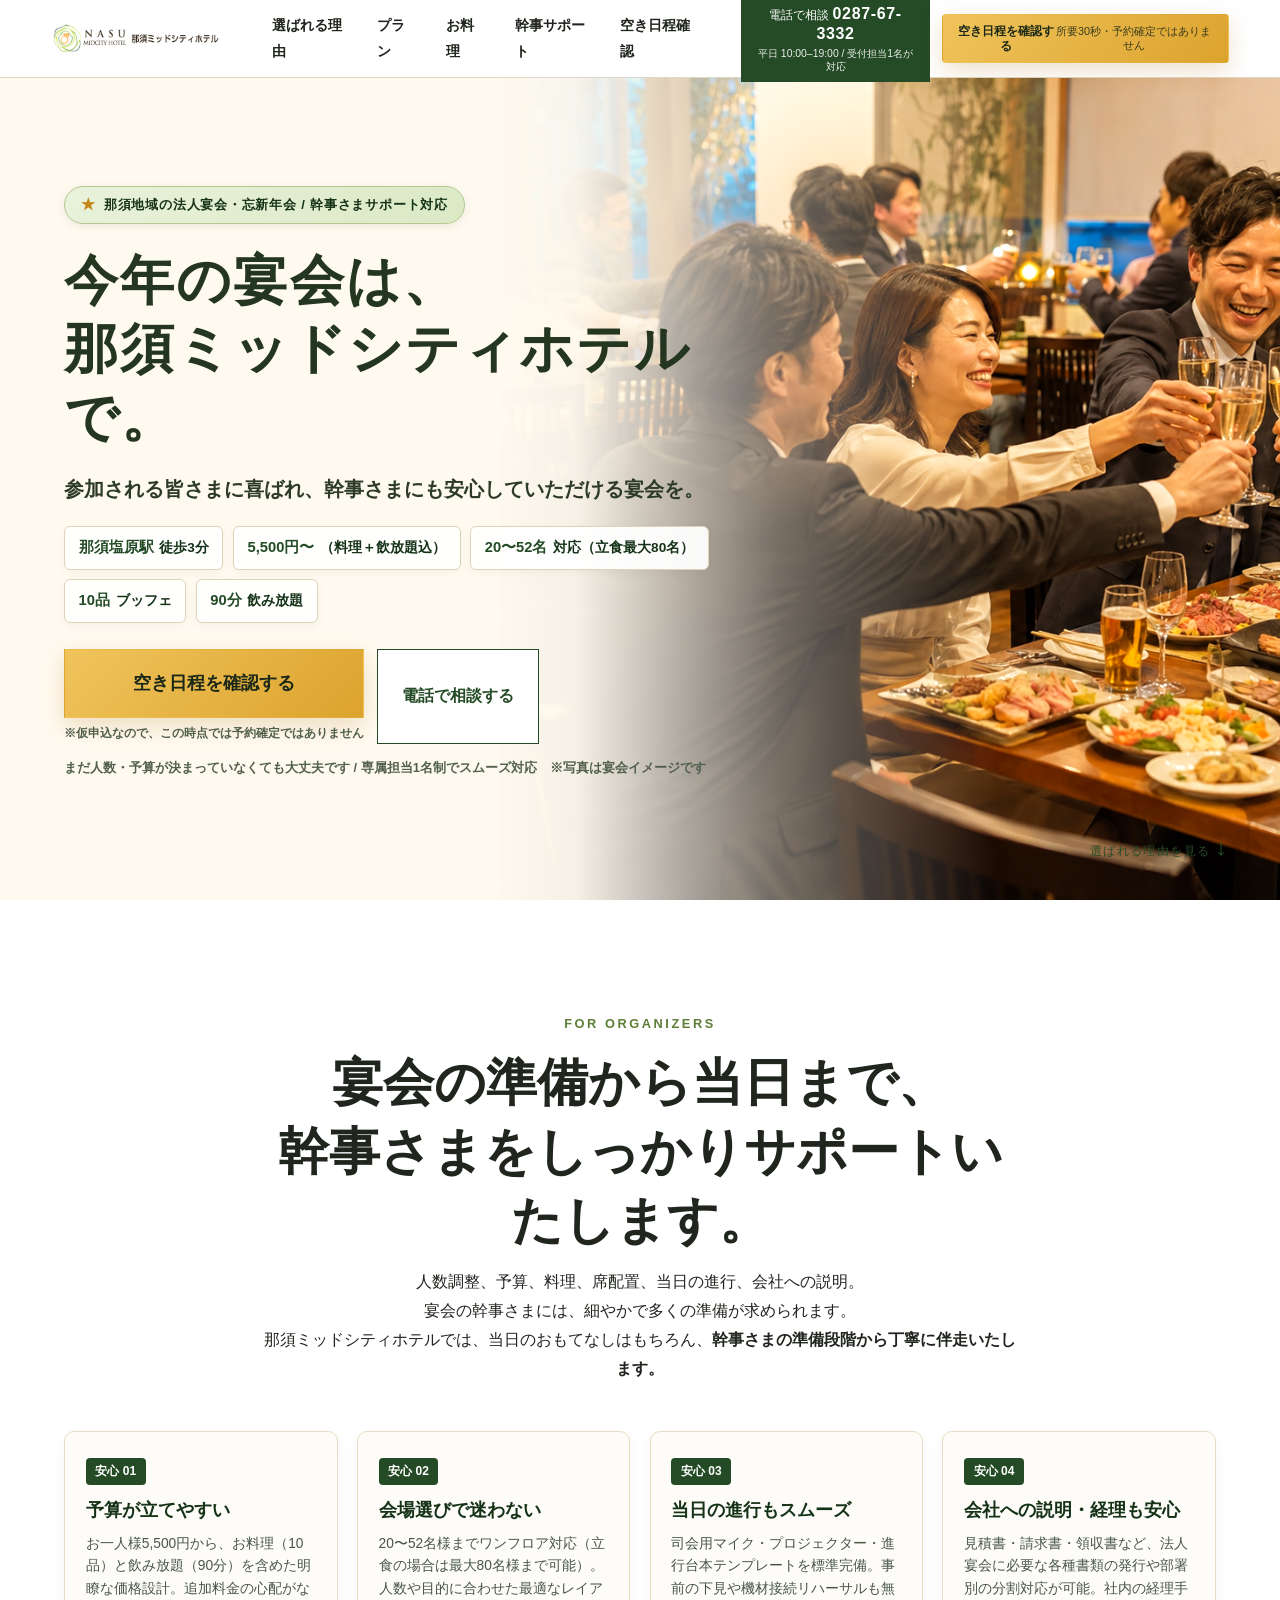
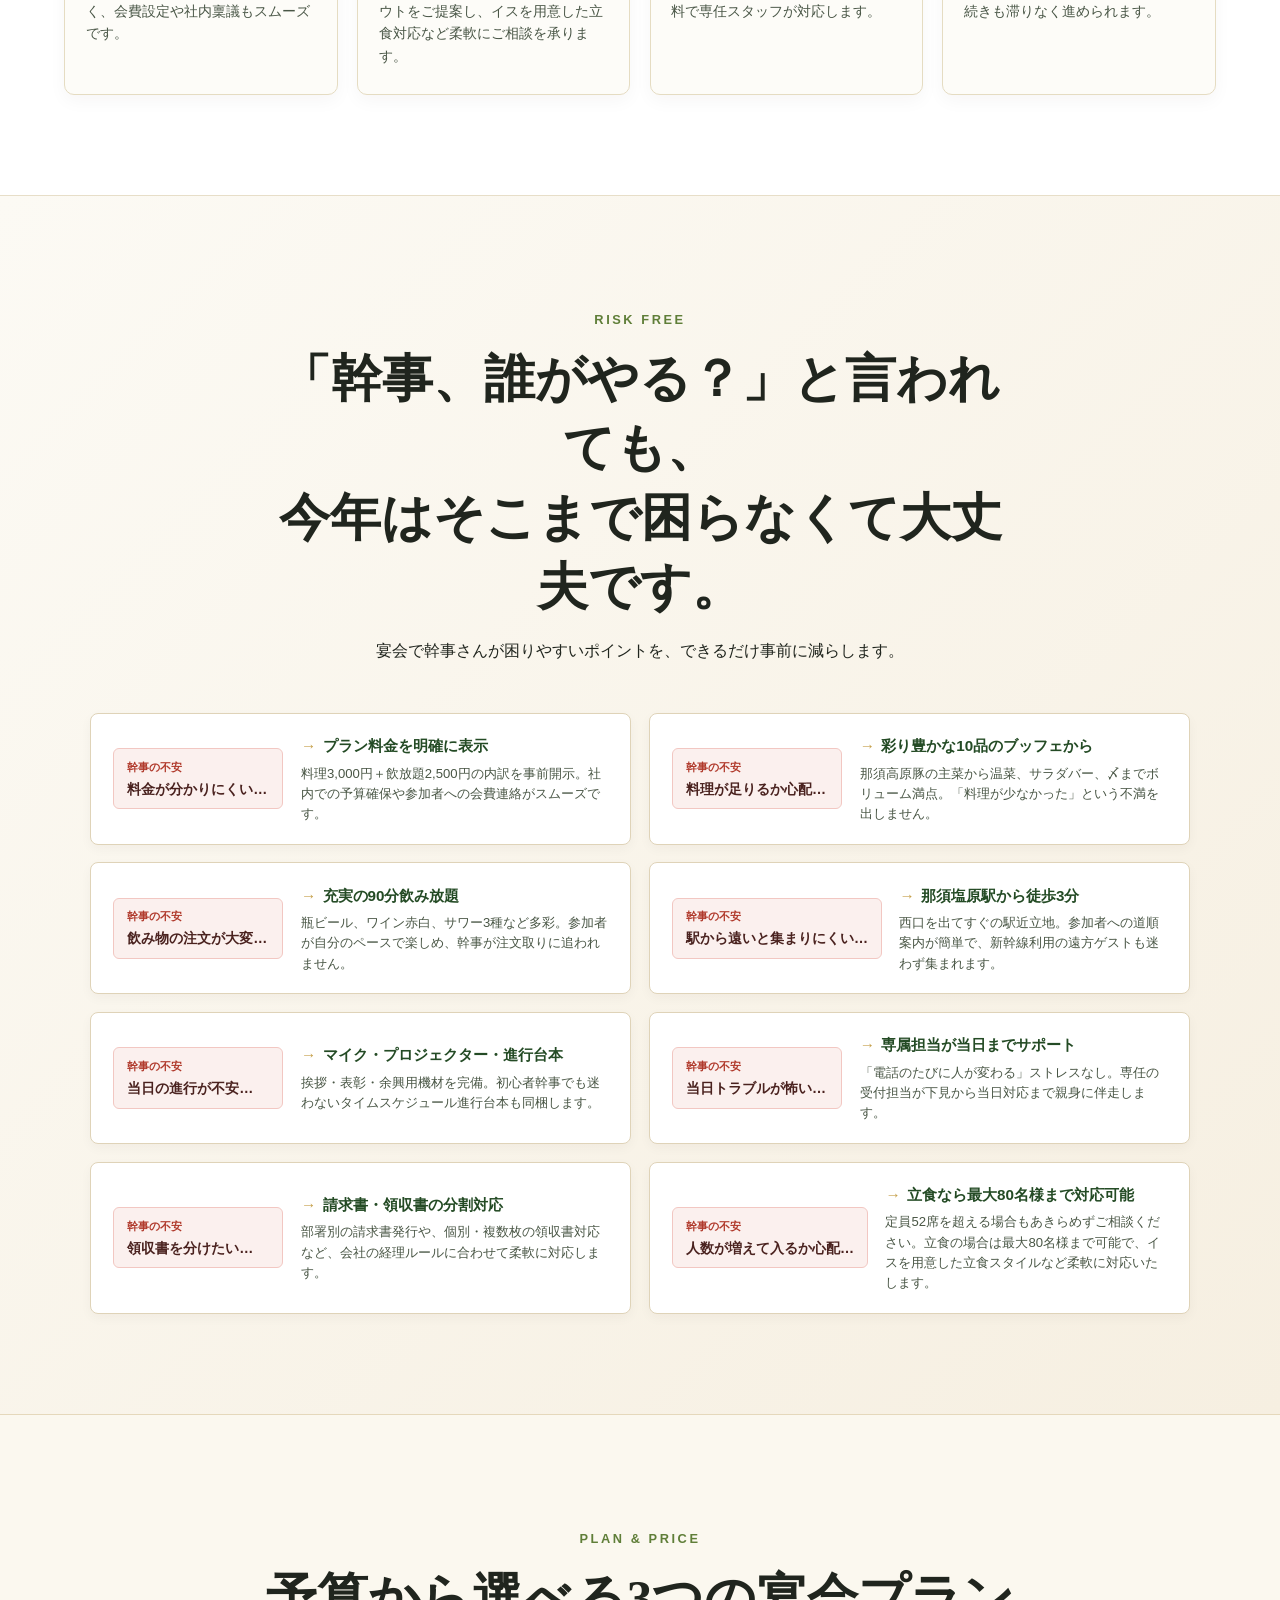
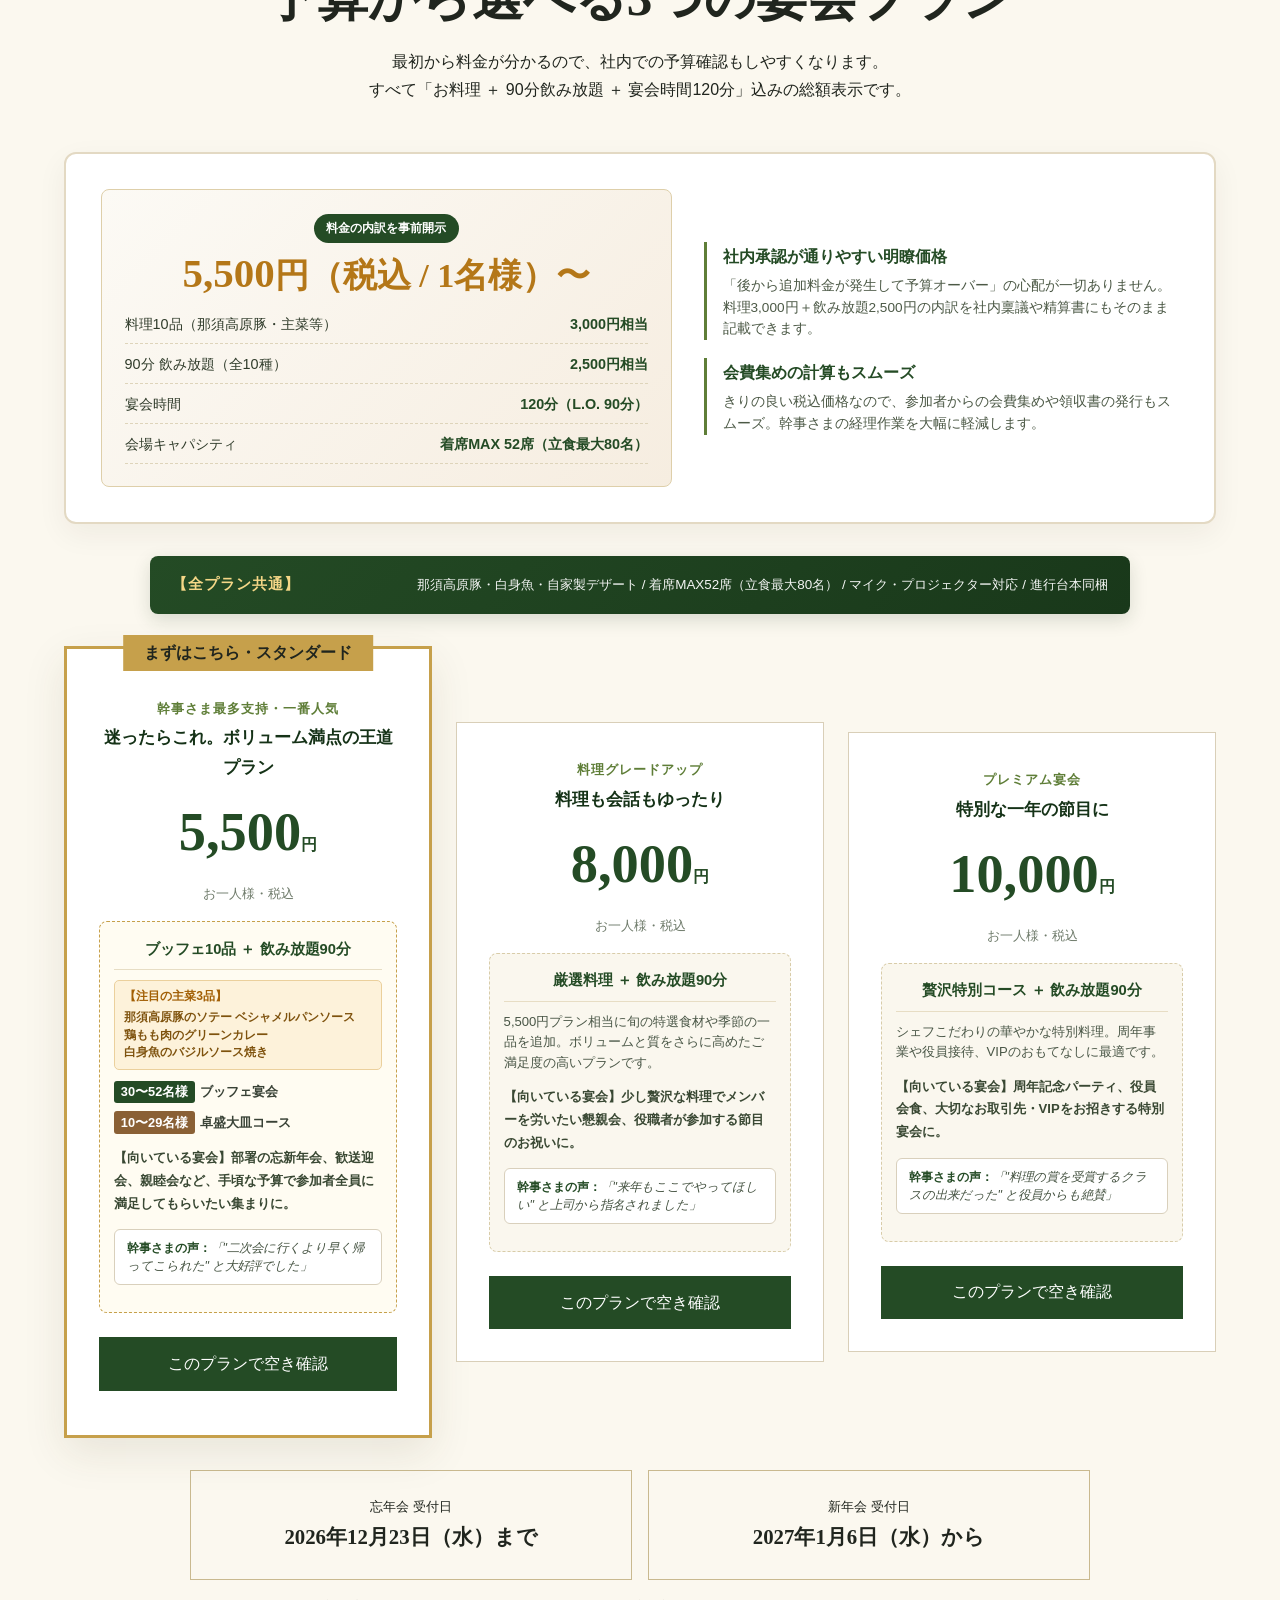
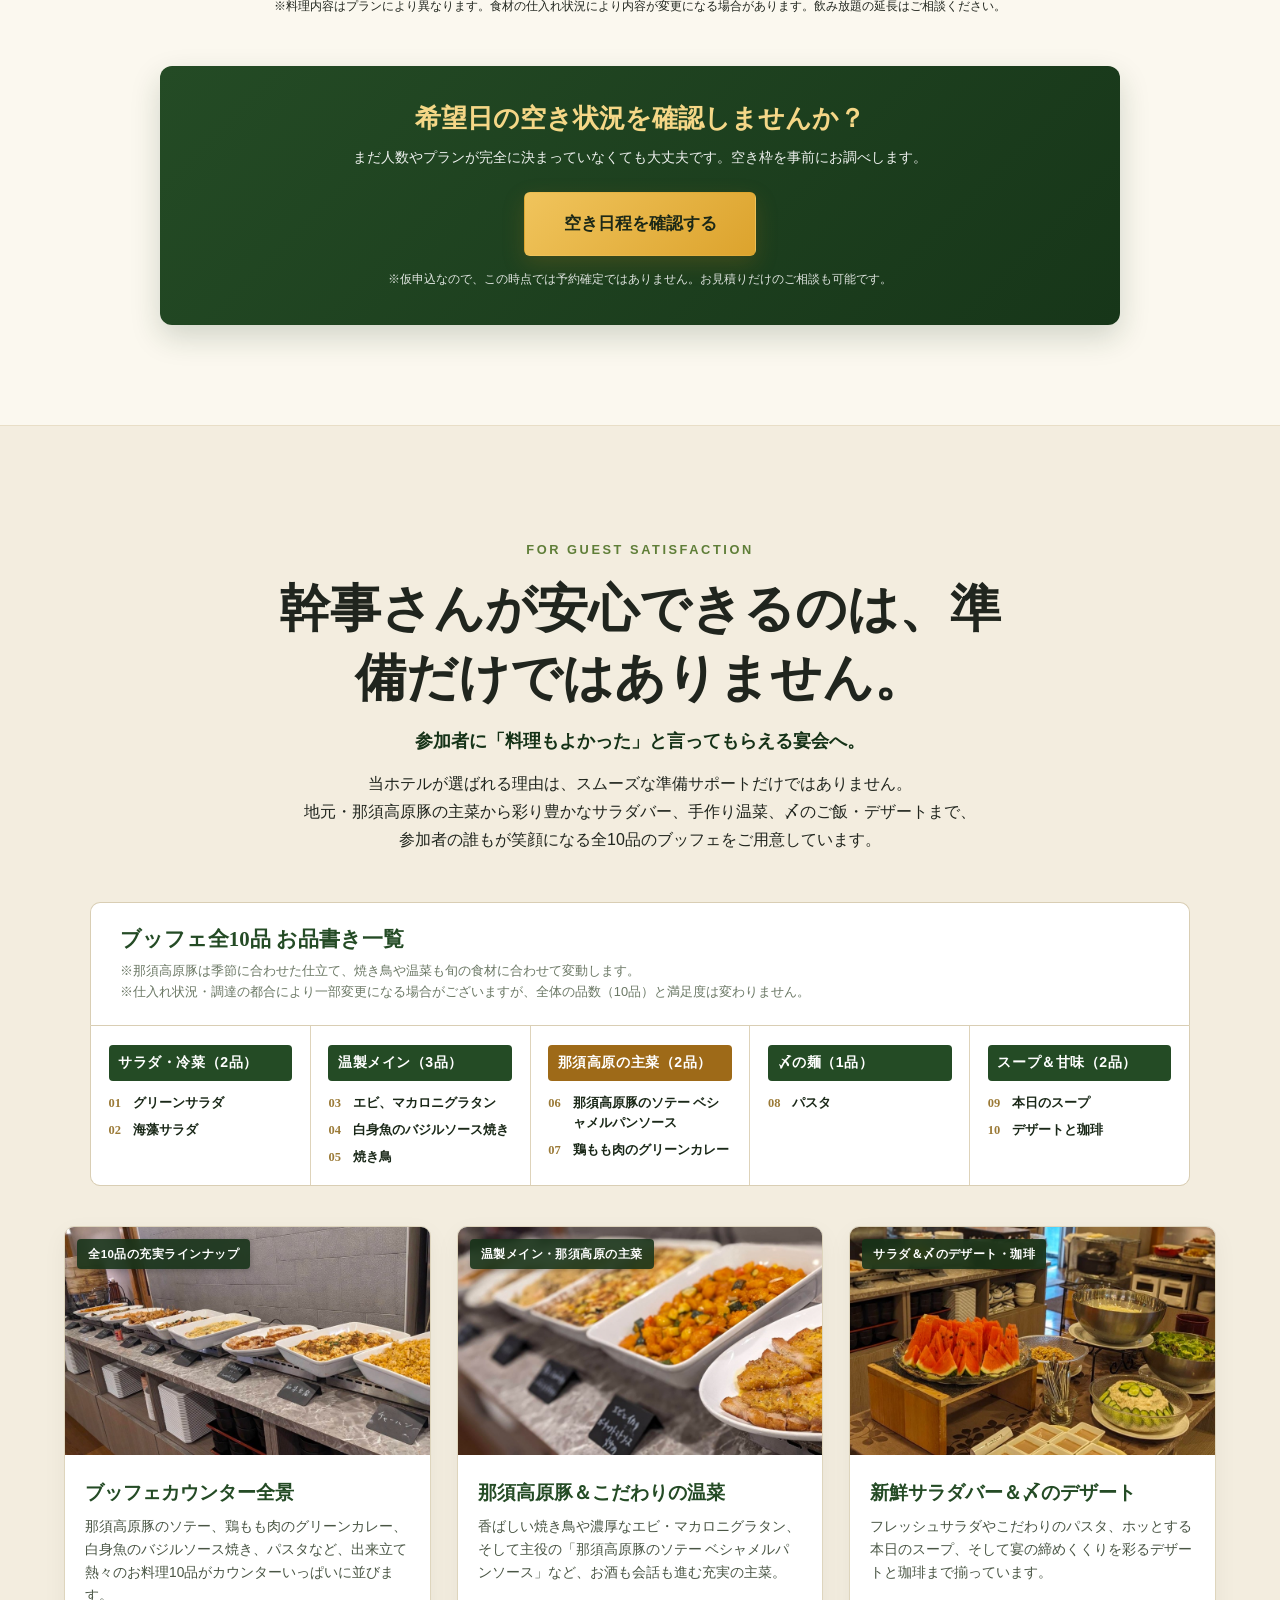
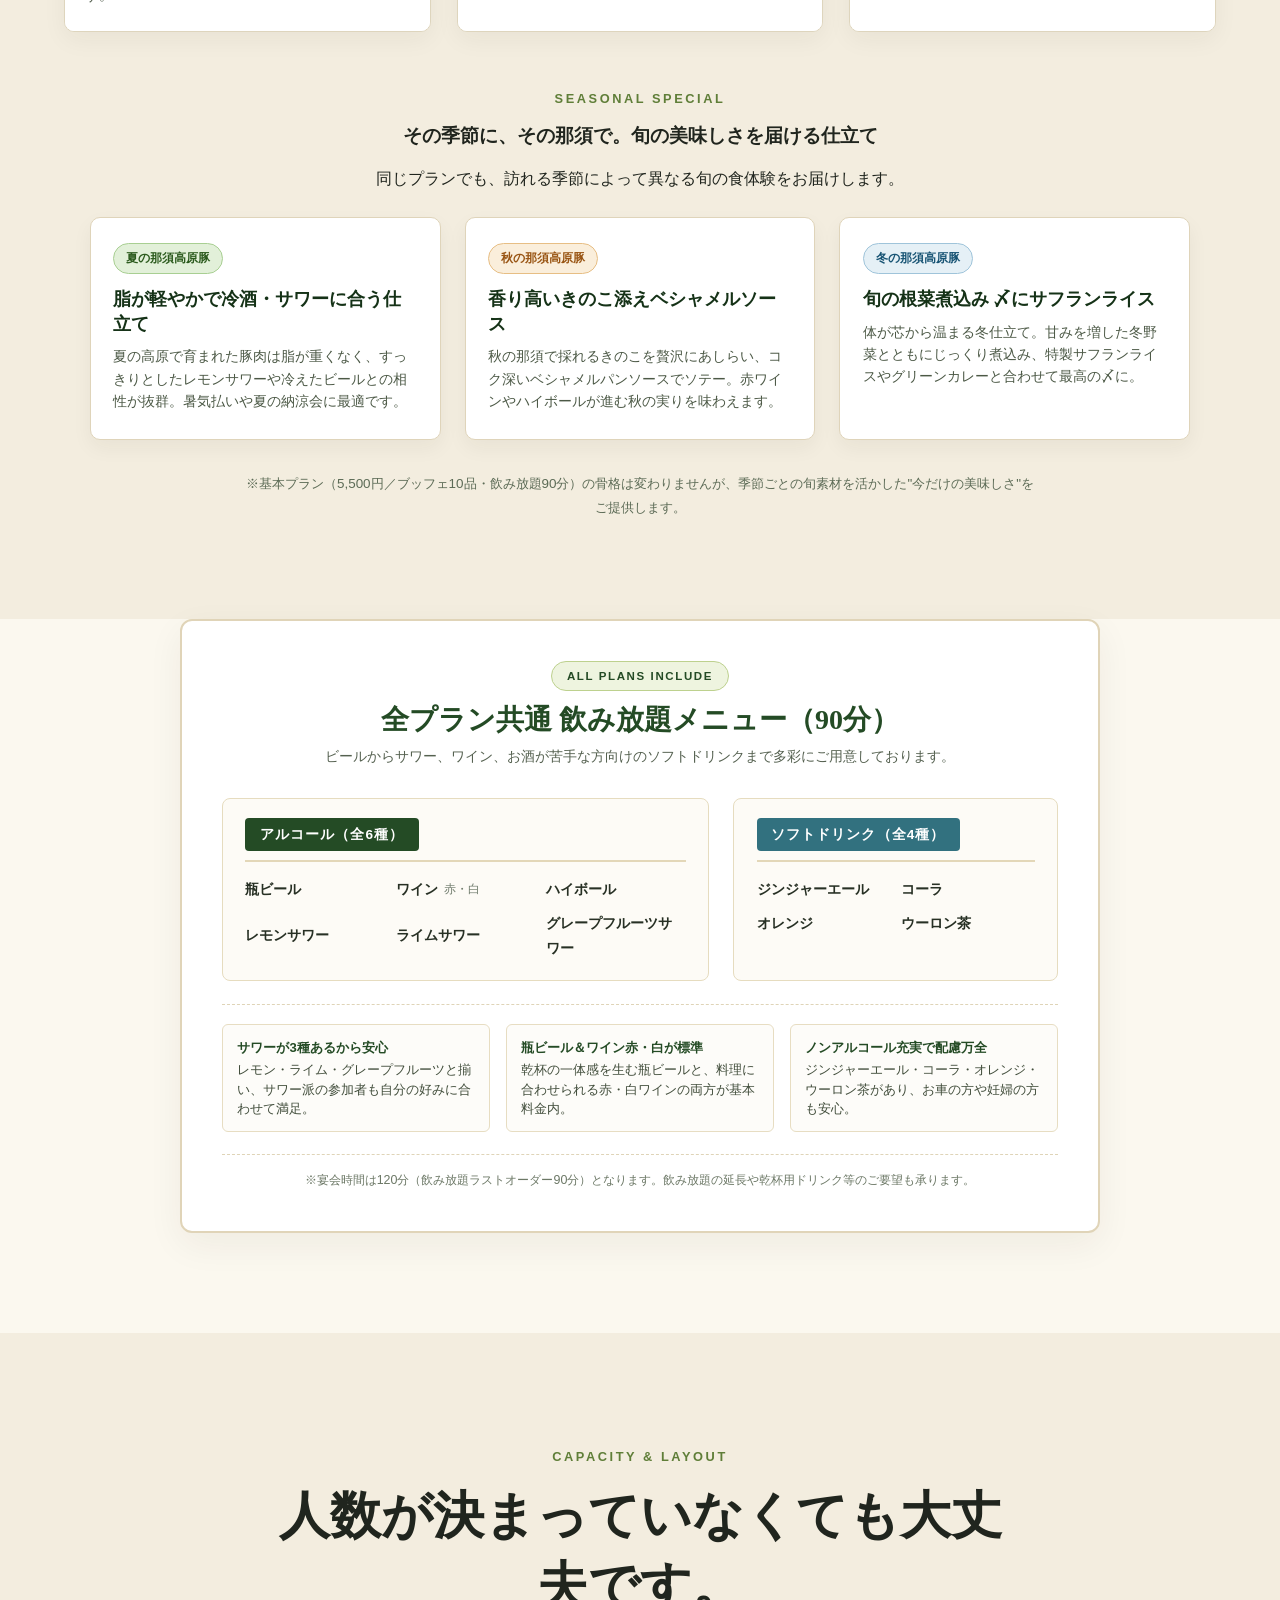
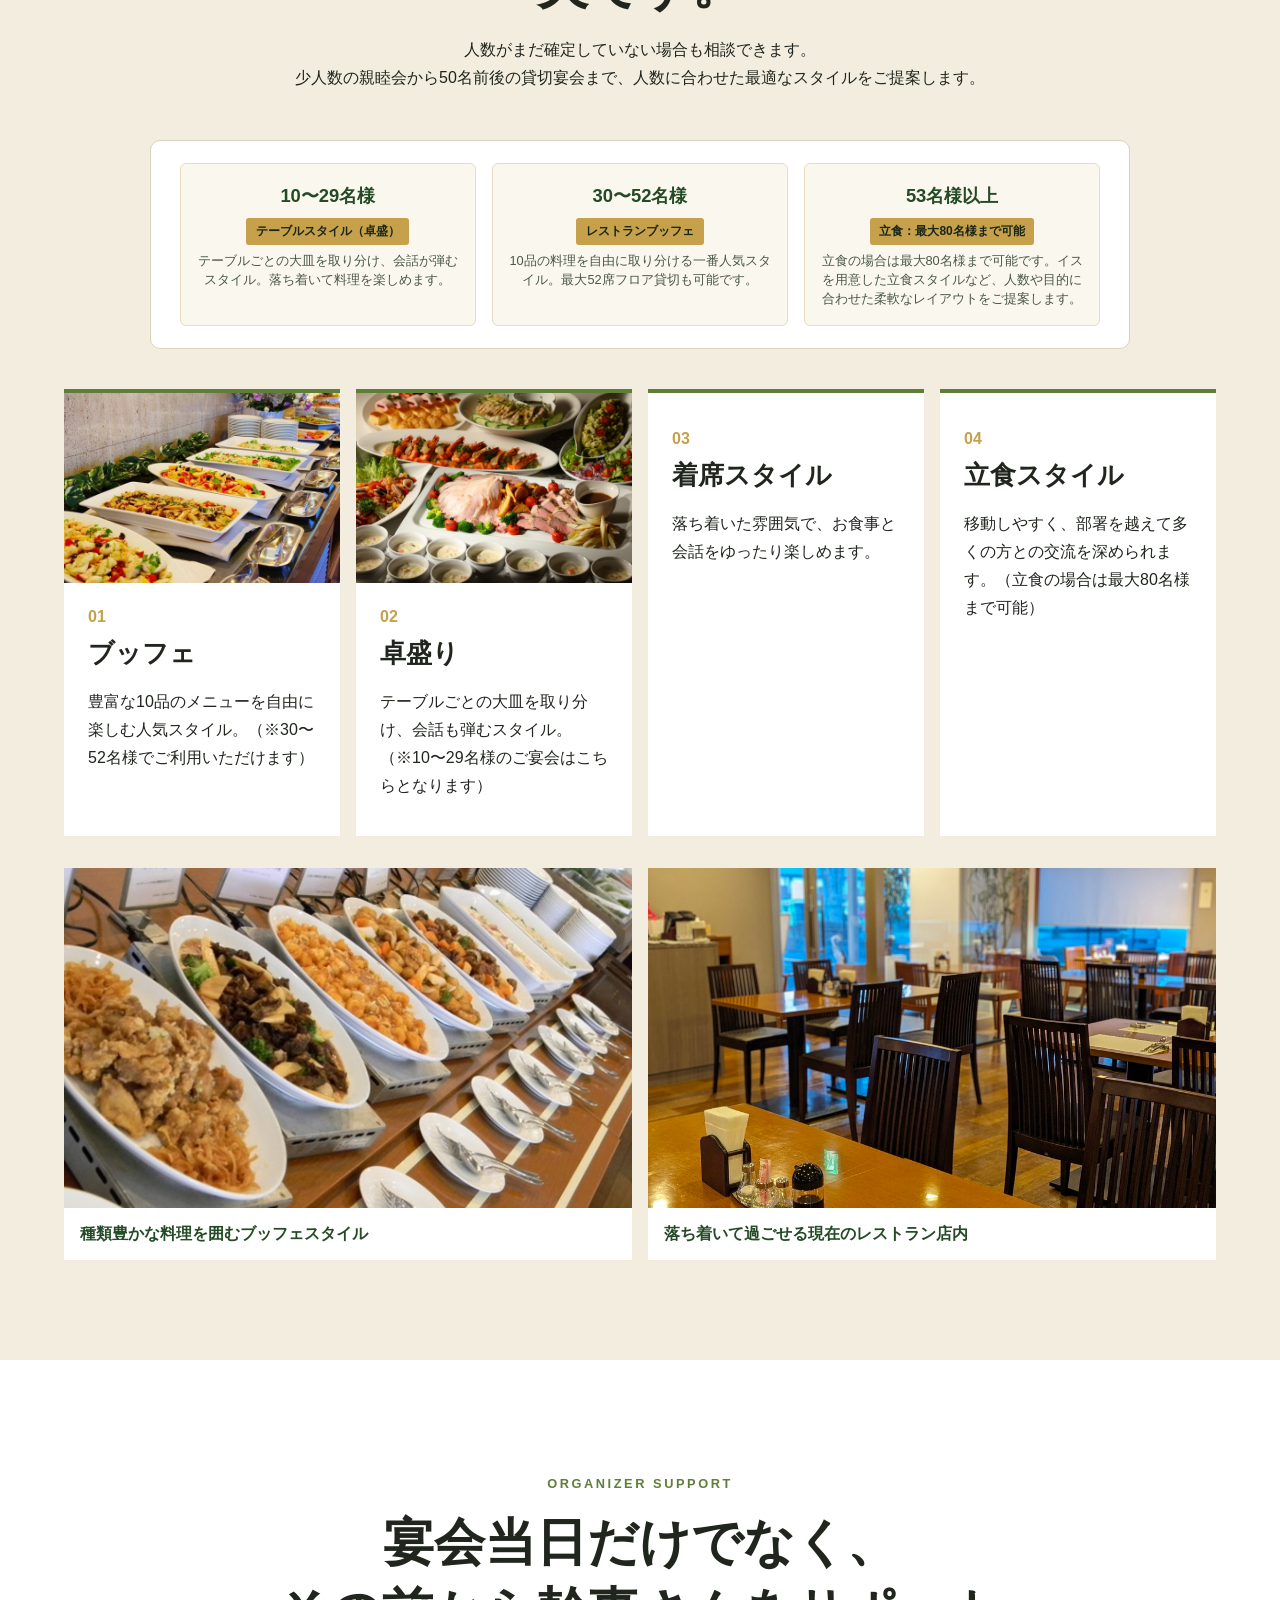
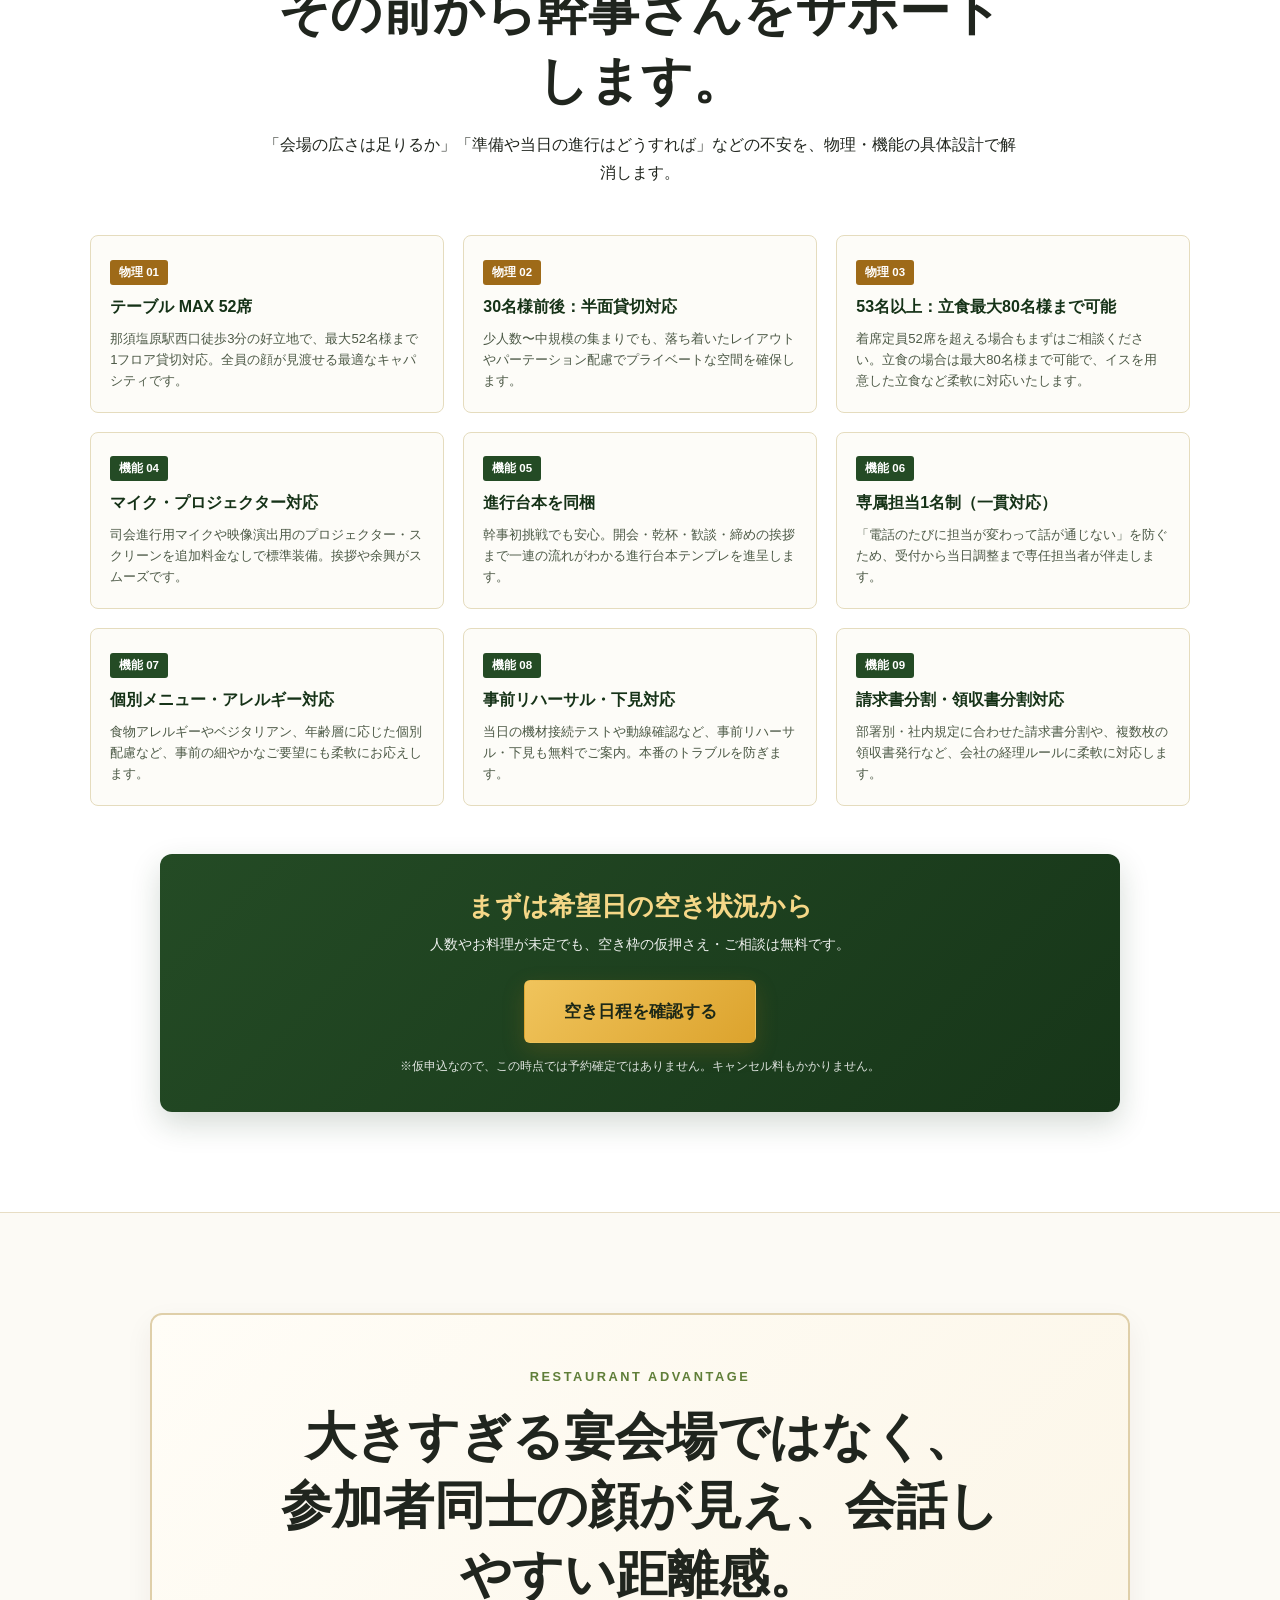
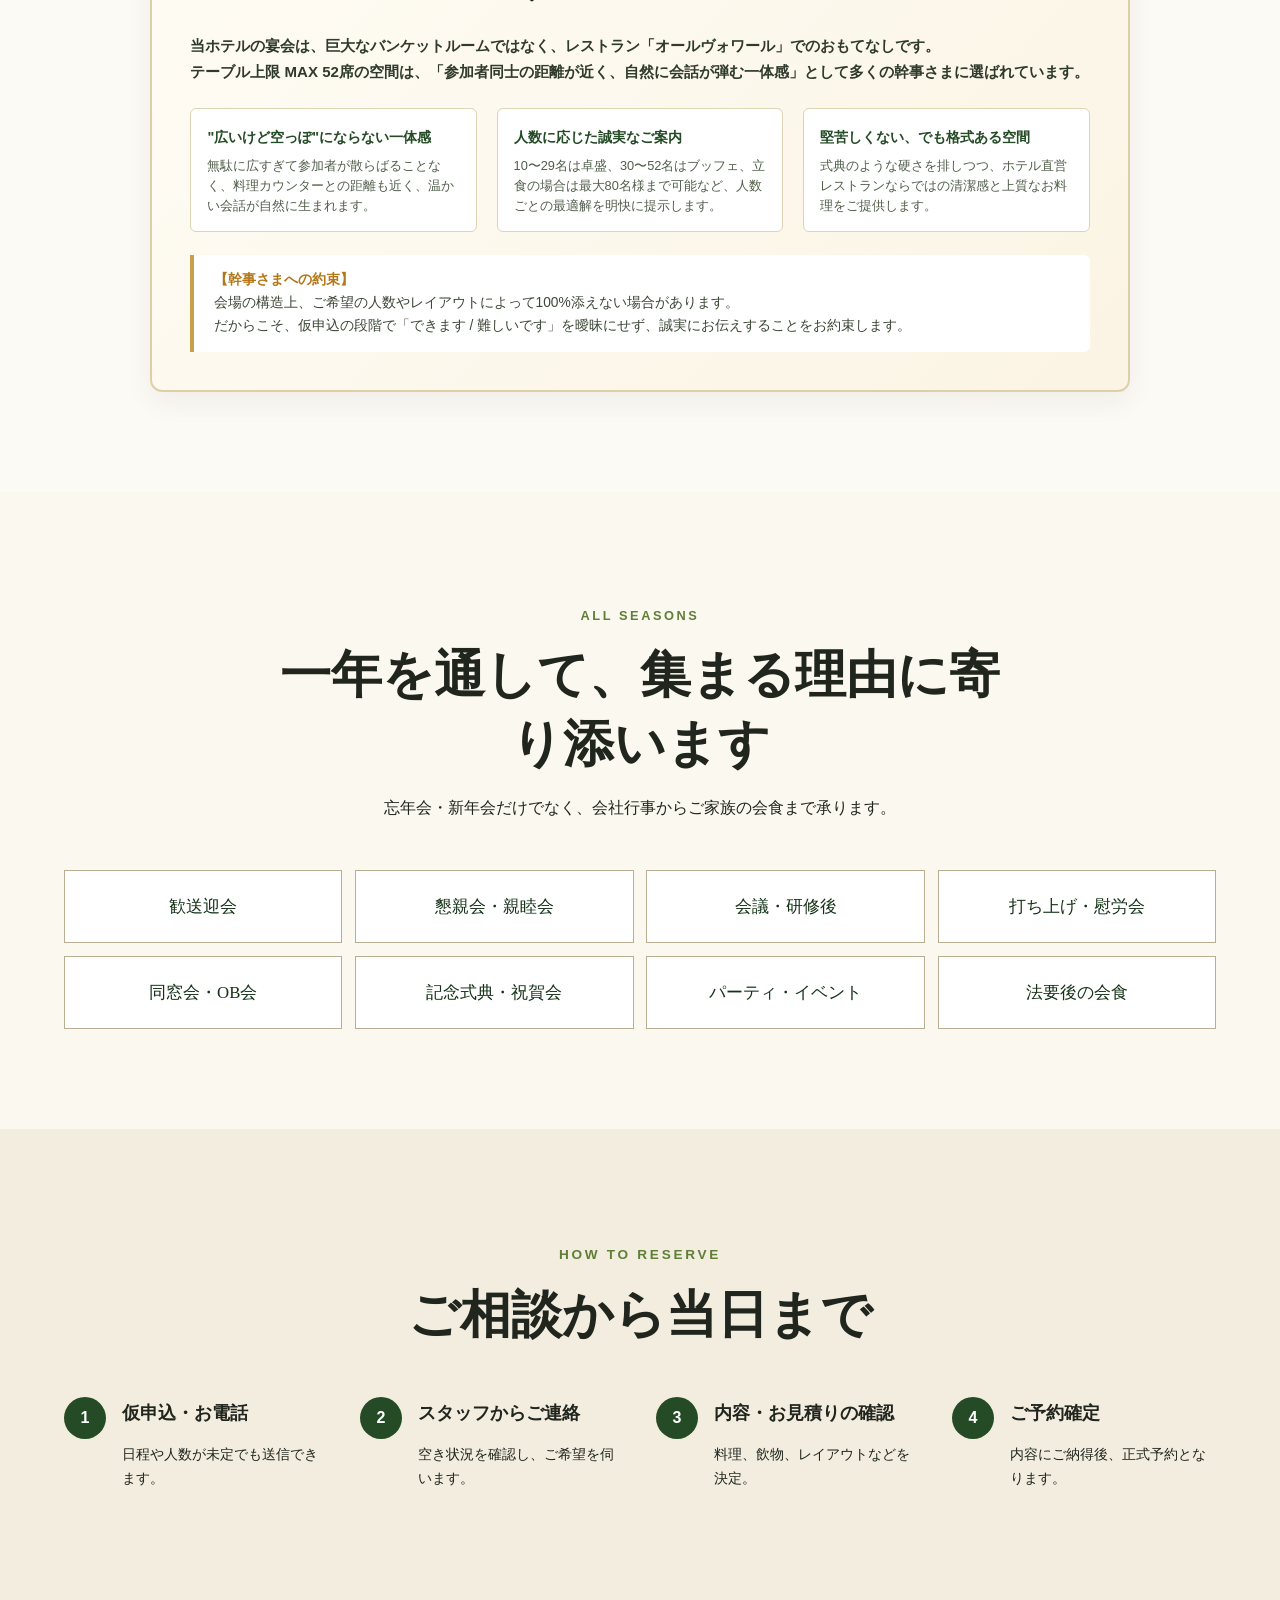
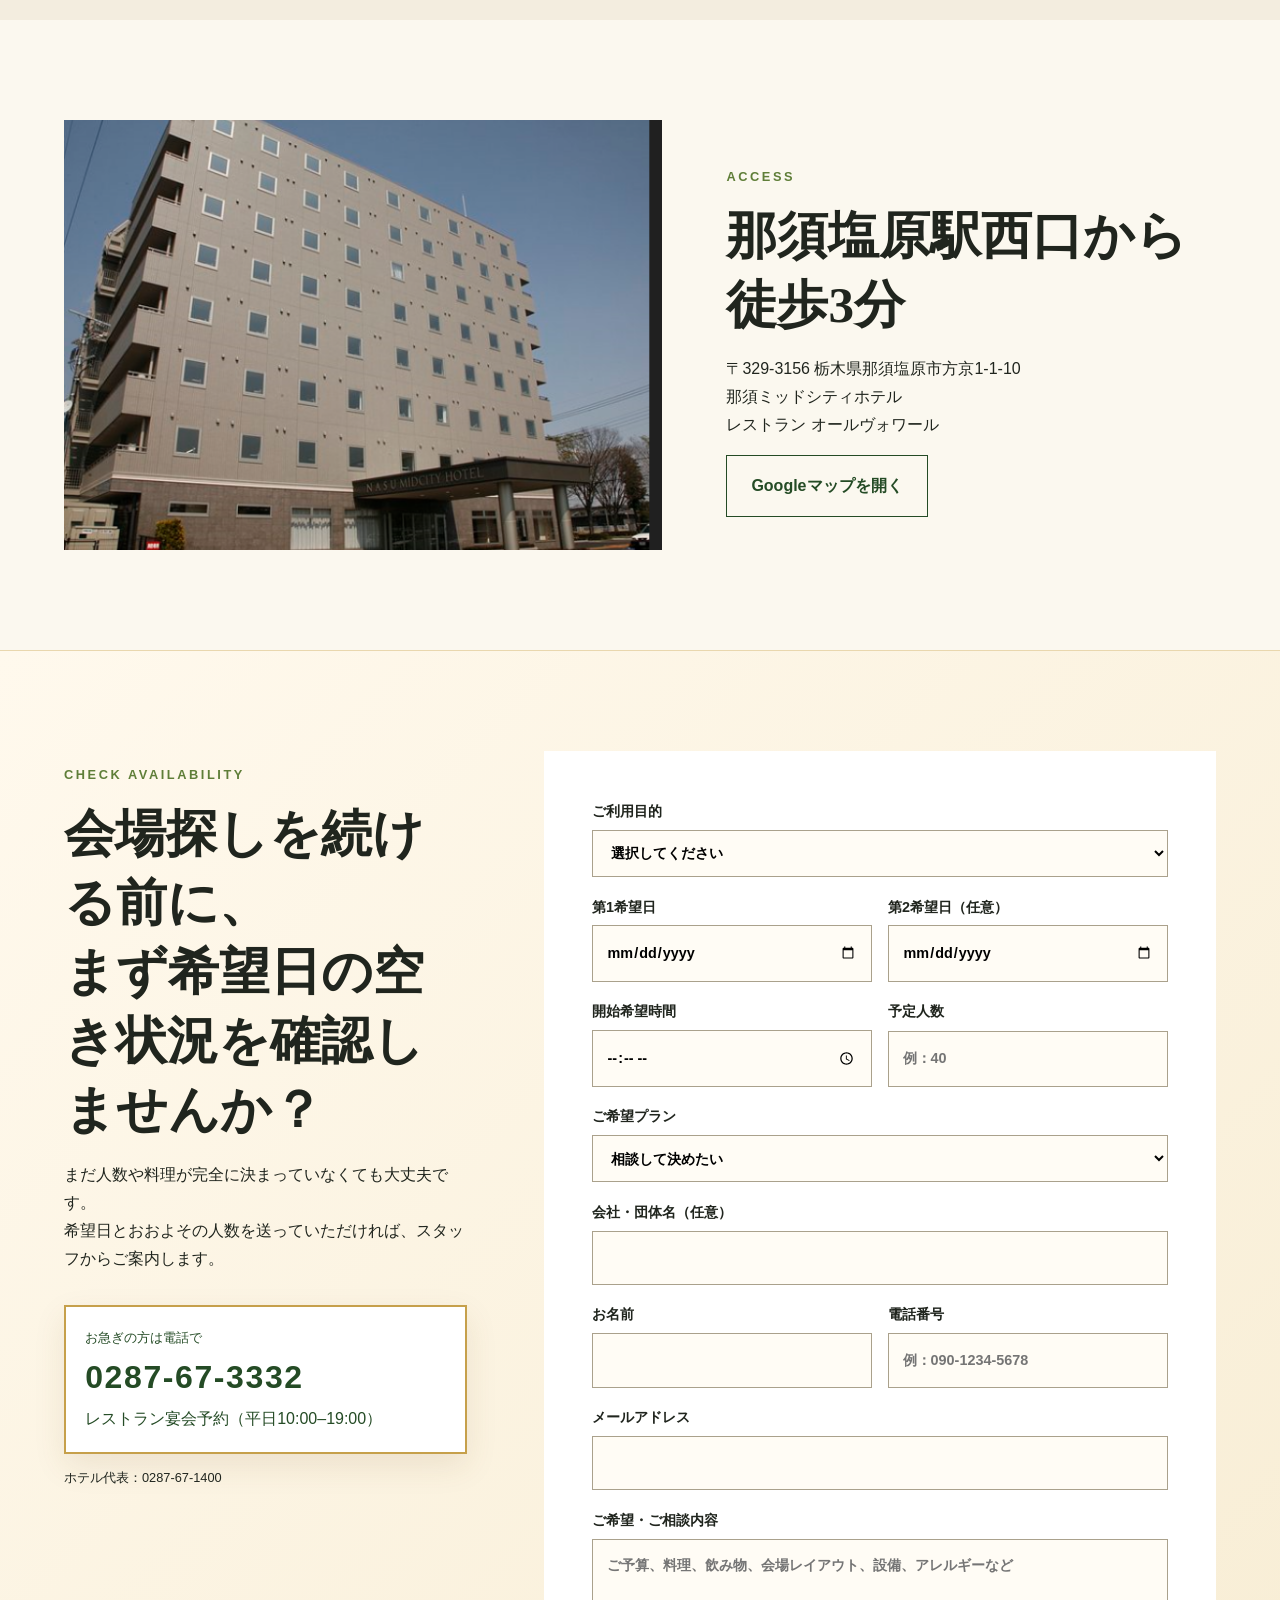
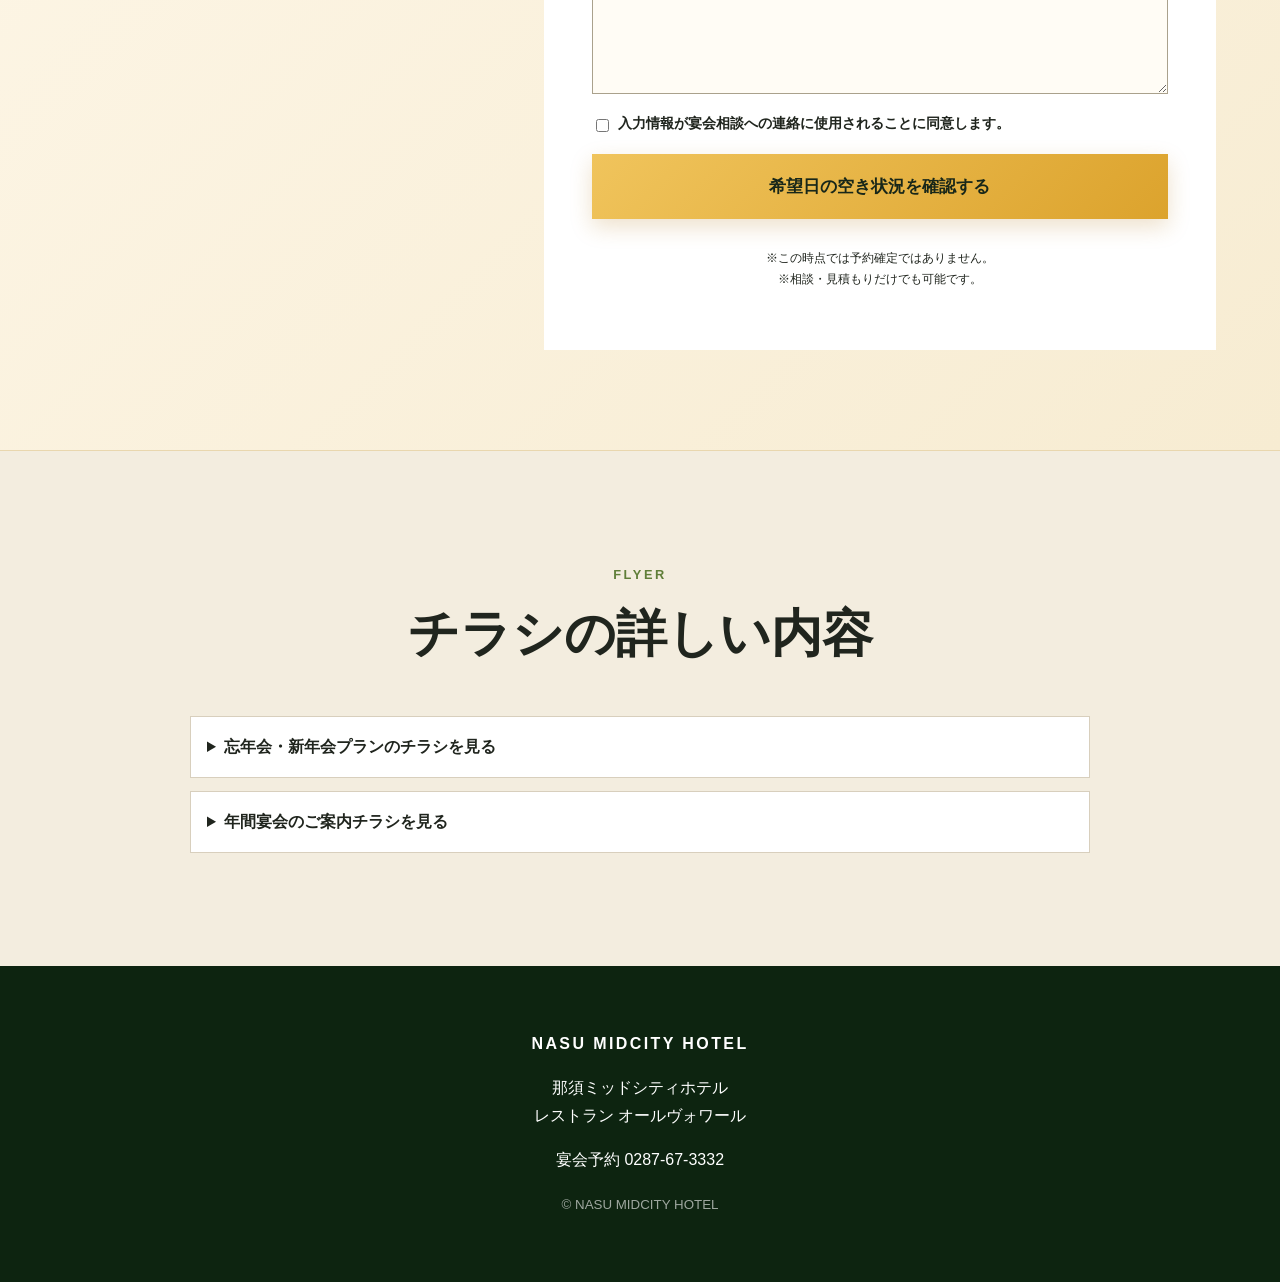
==== commit 8db4cc42: "立食時に最大80名様まで対応可能な旨を追記" ====
--- a/index.html
+++ b/index.html
@@ -3,8 +3,8 @@
 <head>
   <meta charset="utf-8">
   <meta name="viewport" content="width=device-width,initial-scale=1">
-  <title>今年の宴会は、那須ミッドシティホテルで。｜那須塩原駅徒歩3分・20〜52名</title>
-  <meta name="description" content="那須塩原駅西口徒歩3分。参加される皆さまに喜ばれ、幹事さまにも安心していただける宴会を。5,500円〜（10品ブッフェ・90分飲み放題込）、20〜52名対応。マイク・プロジェクター・進行台本・法人書類までまとめてサポート。">
+  <title>今年の宴会は、那須ミッドシティホテルで。｜那須塩原駅徒歩3分・20〜52名（立食最大80名）</title>
+  <meta name="description" content="那須塩原駅西口徒歩3分。参加される皆さまに喜ばれ、幹事さまにも安心していただける宴会を。5,500円〜（10品ブッフェ・90分飲み放題込）、着席20〜52名対応（立食の場合は最大80名様まで可能）。マイク・プロジェクター・進行台本・法人書類までまとめてサポート。">
   <meta name="theme-color" content="#244b25">
   <meta property="og:title" content="今年の宴会は、那須ミッドシティホテルで。｜那須ミッドシティホテル">
   <meta property="og:description" content="参加される皆さまに喜ばれ、幹事さまにも安心していただける宴会を。料理・予算・会場・進行まで、宴会準備をまとめてサポートします。那須塩原駅徒歩3分・5,500円〜。">
@@ -39,7 +39,7 @@
         <div class="hero-features-chips">
           <span class="hero-chip"><b>那須塩原駅</b> 徒歩3分</span>
           <span class="hero-chip"><b>5,500円〜</b>（料理＋飲放題込）</span>
-          <span class="hero-chip"><b>20〜52名</b> 対応</span>
+          <span class="hero-chip"><b>20〜52名</b> 対応（立食最大80名）</span>
           <span class="hero-chip"><b>10品</b> ブッフェ</span>
           <span class="hero-chip"><b>90分</b> 飲み放題</span>
         </div>
@@ -77,7 +77,7 @@
         <div class="easy-card">
           <span class="easy-card-num">安心 02</span>
           <h3>会場選びで迷わない</h3>
-          <p>20〜52名様までワンフロア対応。人数や目的に合わせた最適なレイアウトをご提案し、53名様以上の大人数もイスを用意した立食対応など柔軟にご相談を承ります。</p>
+          <p>20〜52名様までワンフロア対応（立食の場合は最大80名様まで可能）。人数や目的に合わせた最適なレイアウトをご提案し、イスを用意した立食対応など柔軟にご相談を承ります。</p>
         </div>
         <div class="easy-card">
           <span class="easy-card-num">安心 03</span>
@@ -184,8 +184,8 @@
             <b>人数が増えて入るか心配…</b>
           </div>
           <div class="trouble-after">
-            <div class="trouble-after-title">53名以上もまずはご相談ください</div>
-            <p class="trouble-after-desc">定員52席を超える場合もあきらめずご相談ください。イスを用意した立食スタイルなど、柔軟な対応も含めてご相談させていただきます。</p>
+            <div class="trouble-after-title">立食なら最大80名様まで対応可能</div>
+            <p class="trouble-after-desc">定員52席を超える場合もあきらめずご相談ください。立食の場合は最大80名様まで可能で、イスを用意した立食スタイルなど柔軟に対応いたします。</p>
           </div>
         </div>
       </div>
@@ -209,7 +209,7 @@
               <li><span>料理10品（那須高原豚・主菜等）</span><b>3,000円相当</b></li>
               <li><span>90分 飲み放題（全10種）</span><b>2,500円相当</b></li>
               <li><span>宴会時間</span><b>120分（L.O. 90分）</b></li>
-              <li><span>会場キャパシティ</span><b>テーブルMAX 52席</b></li>
+              <li><span>会場キャパシティ</span><b>着席MAX 52席（立食最大80名）</b></li>
             </ul>
           </div>
           <div class="comparison-points">
@@ -227,7 +227,7 @@
 
       <div class="plans-common-banner">
         <b>【全プラン共通】</b>
-        <span>那須高原豚・白身魚・自家製デザート / テーブルMAX52席 / マイク・プロジェクター対応 / 進行台本同梱</span>
+        <span>那須高原豚・白身魚・自家製デザート / 着席MAX52席（立食最大80名） / マイク・プロジェクター対応 / 進行台本同梱</span>
       </div>
 
       <div class="plan-grid">
@@ -507,8 +507,8 @@
           </div>
           <div class="brightline-col">
             <b>53名様以上</b>
-            <span>まずはご相談ください</span>
-            <p>52席を超える場合も、イスを用意した立食スタイルなど柔軟なレイアウト対応を含めてご相談させていただきます。</p>
+            <span>立食：最大80名様まで可能</span>
+            <p>立食の場合は最大80名様まで可能です。イスを用意した立食スタイルなど、人数や目的に合わせた柔軟なレイアウトをご提案します。</p>
           </div>
         </div>
       </div>
@@ -517,7 +517,7 @@
         <article class="style-photo"><img src="assets/images/buffet.jpg" alt="レストラン オールヴォワールのブッフェ料理" loading="lazy"><div><span>01</span><h3>ブッフェ</h3><p>豊富な10品のメニューを自由に楽しむ人気スタイル。（※30〜52名様でご利用いただけます）</p></div></article>
         <article class="style-photo"><img src="assets/images/takumori.jpg" alt="レストラン オールヴォワールの卓盛り料理" loading="lazy"><div><span>02</span><h3>卓盛り</h3><p>テーブルごとの大皿を取り分け、会話も弾むスタイル。（※10〜29名様のご宴会はこちらとなります）</p></div></article>
         <article><span>03</span><h3>着席スタイル</h3><p>落ち着いた雰囲気で、お食事と会話をゆったり楽しめます。</p></article>
-        <article><span>04</span><h3>立食スタイル</h3><p>移動しやすく、部署を越えて多くの方との交流を深められます。</p></article>
+        <article><span>04</span><h3>立食スタイル</h3><p>移動しやすく、部署を越えて多くの方との交流を深められます。（立食の場合は最大80名様まで可能）</p></article>
       </div>
       <div class="photo-row"><figure><img src="assets/images/buffet-dishes.jpg" alt="レストラン オールヴォワールのブッフェ料理" loading="lazy"><figcaption>種類豊かな料理を囲むブッフェスタイル</figcaption></figure><figure><img src="assets/images/restaurant-current.jpg" alt="新しい椅子になったレストラン店内" loading="lazy"><figcaption>落ち着いて過ごせる現在のレストラン店内</figcaption></figure></div>
     </section>
@@ -544,8 +544,8 @@
         </article>
         <article class="mechanism-item">
           <span class="mechanism-num venue-type">物理 03</span>
-          <h4>53名以上：立食スタイル等の柔軟対応</h4>
-          <p>定員52席を超える場合もまずはご相談ください。イスを用意した立食等などの対応も含めて、親身にご相談させていただきます。</p>
+          <h4>53名以上：立食最大80名様まで可能</h4>
+          <p>着席定員52席を超える場合もまずはご相談ください。立食の場合は最大80名様まで可能で、イスを用意した立食など柔軟に対応いたします。</p>
         </article>
 
         <!-- 機能サポート -->
@@ -608,7 +608,7 @@
           </div>
           <div class="venue-reason-card">
             <b>人数に応じた誠実なご案内</b>
-            <p>10〜29名は卓盛、30〜52名はブッフェ、53名以上は立食等の柔軟対応と、人数ごとの最適解を明快に提示します。</p>
+            <p>10〜29名は卓盛、30〜52名はブッフェ、立食の場合は最大80名様まで可能など、人数ごとの最適解を明快に提示します。</p>
           </div>
           <div class="venue-reason-card">
             <b>堅苦しくない、でも格式ある空間</b>
